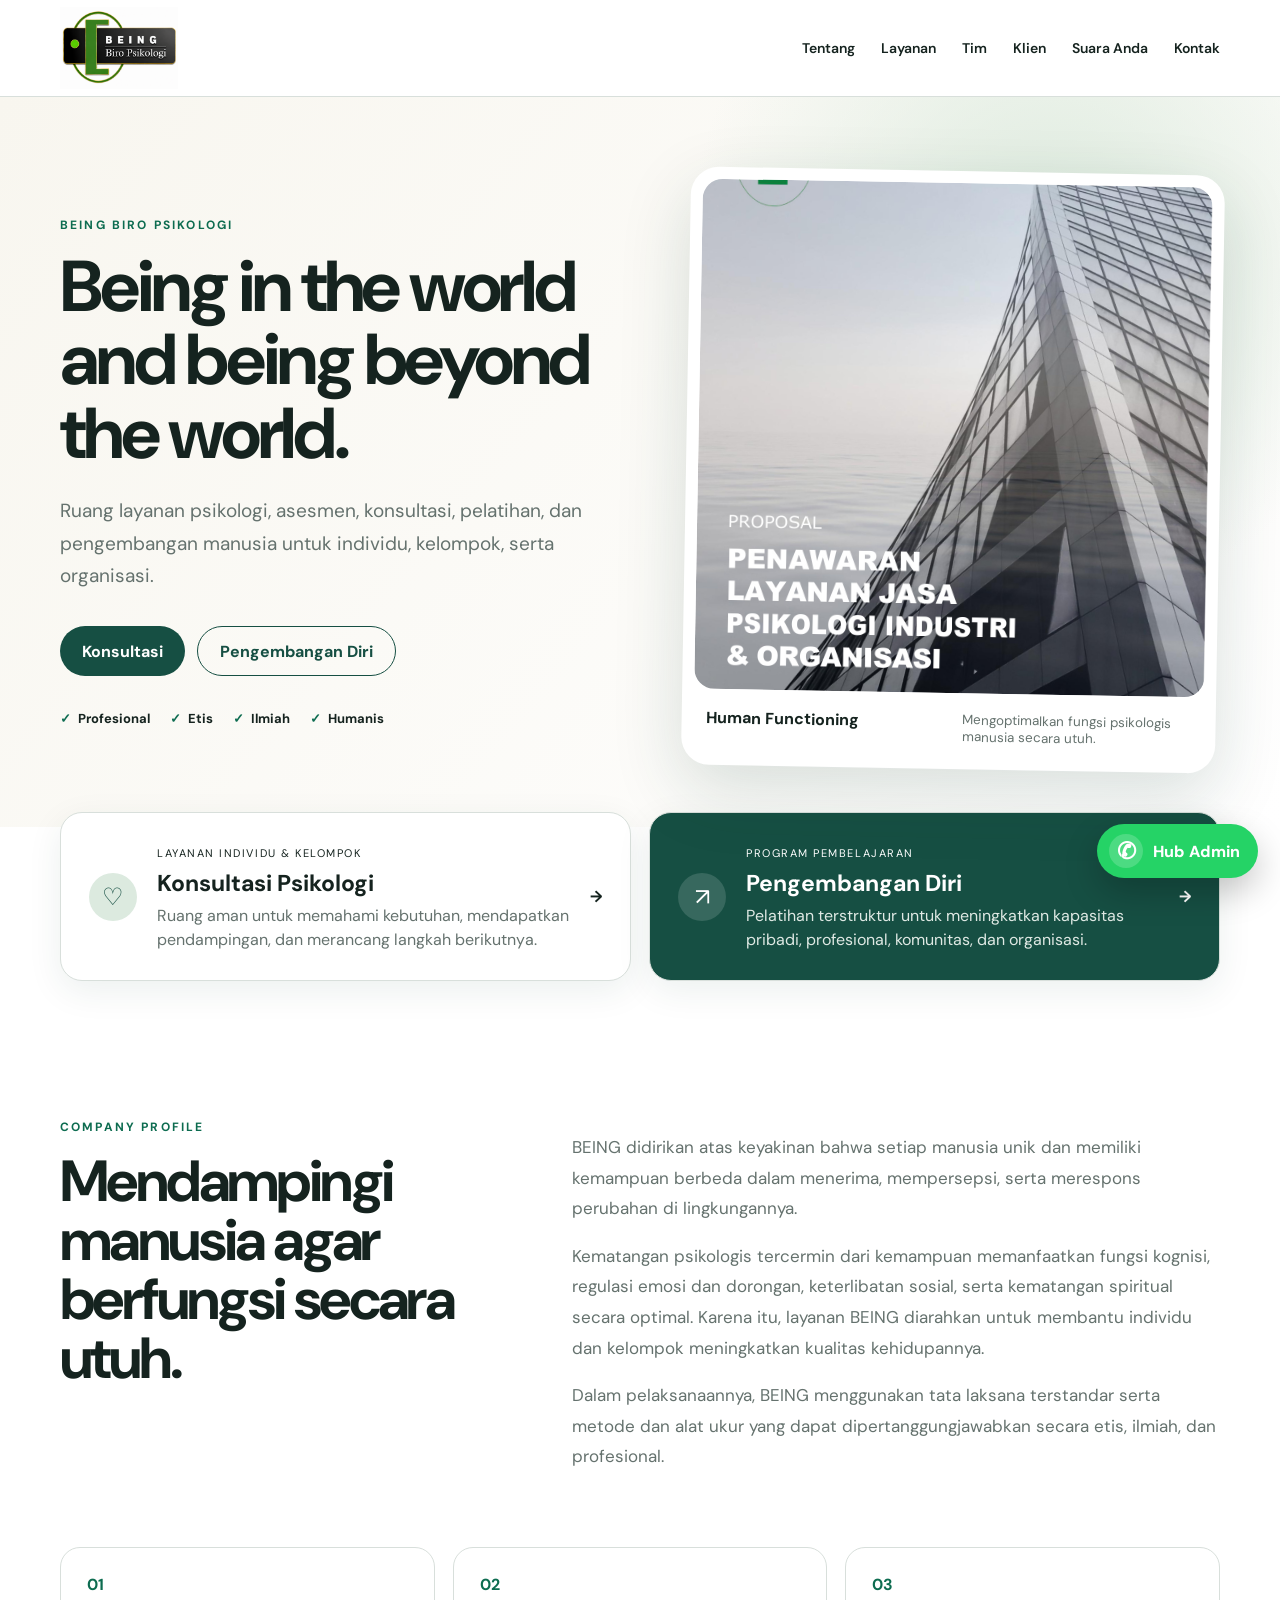
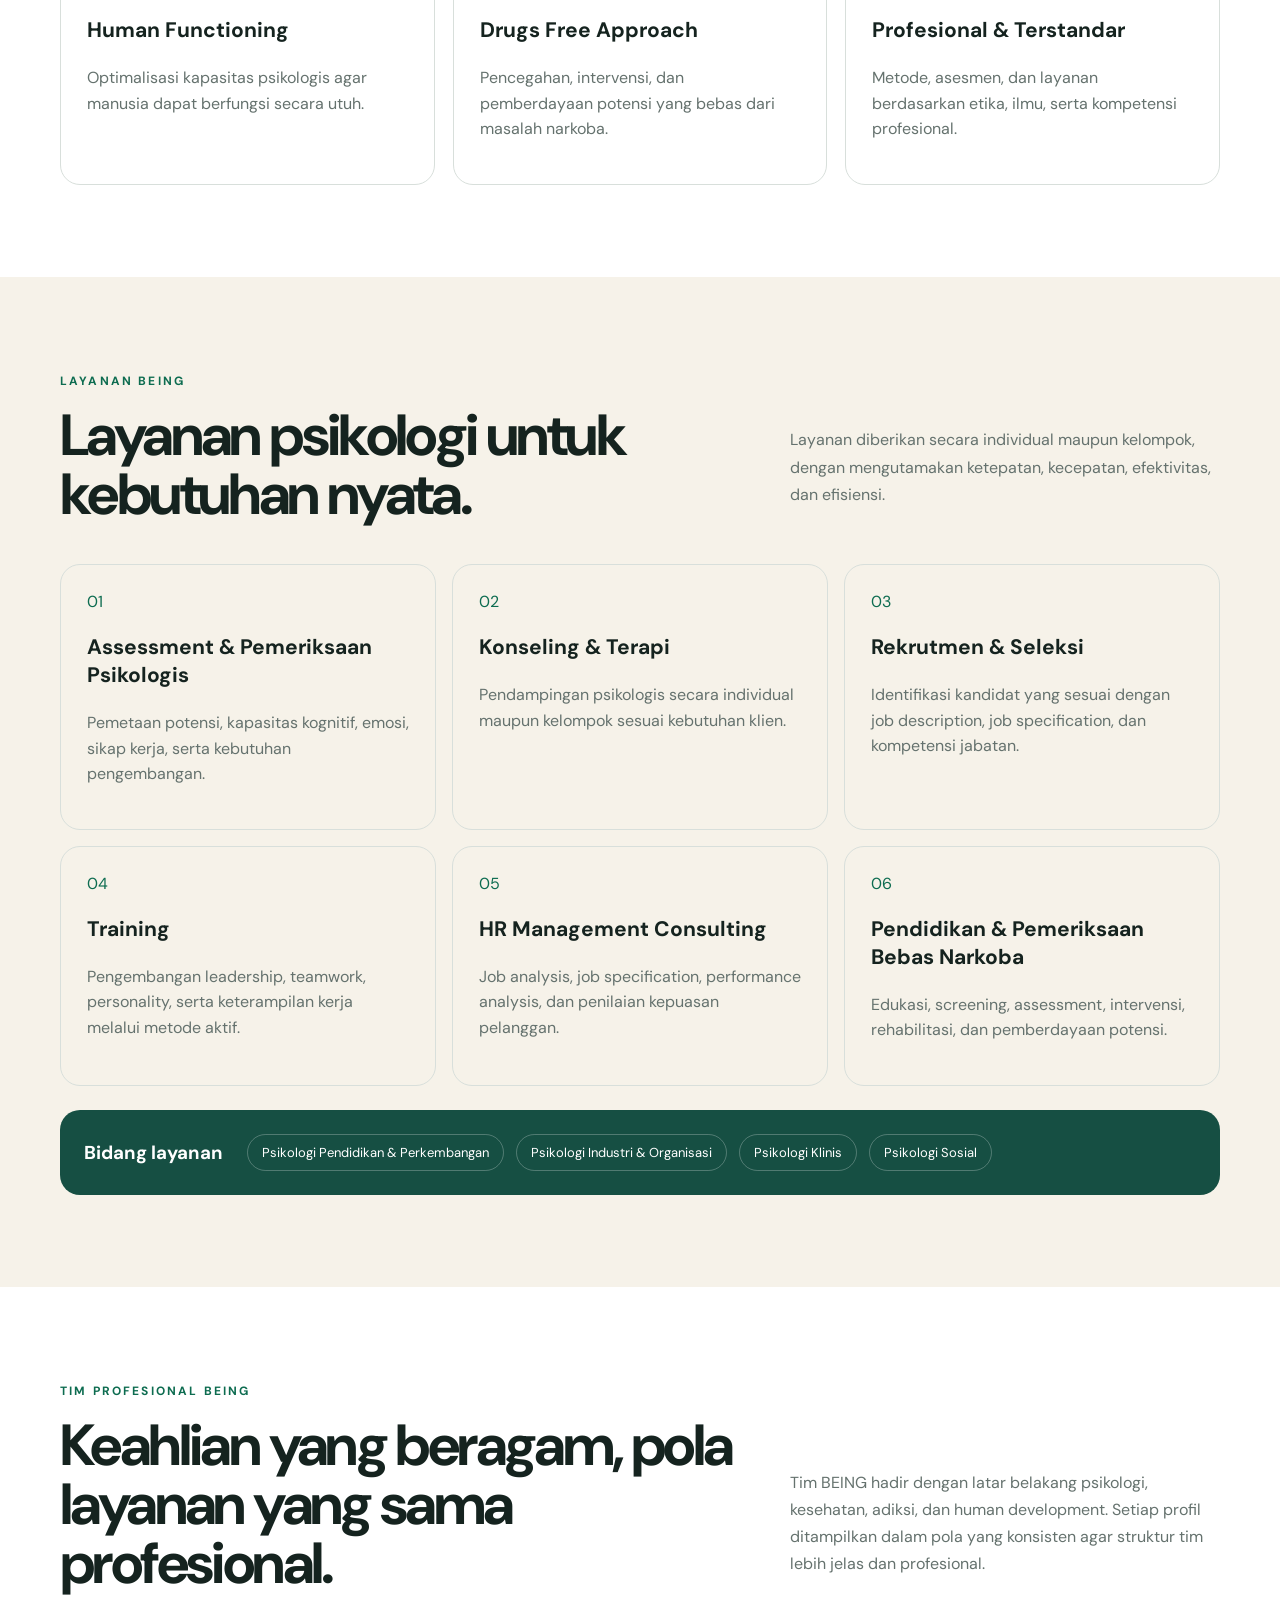
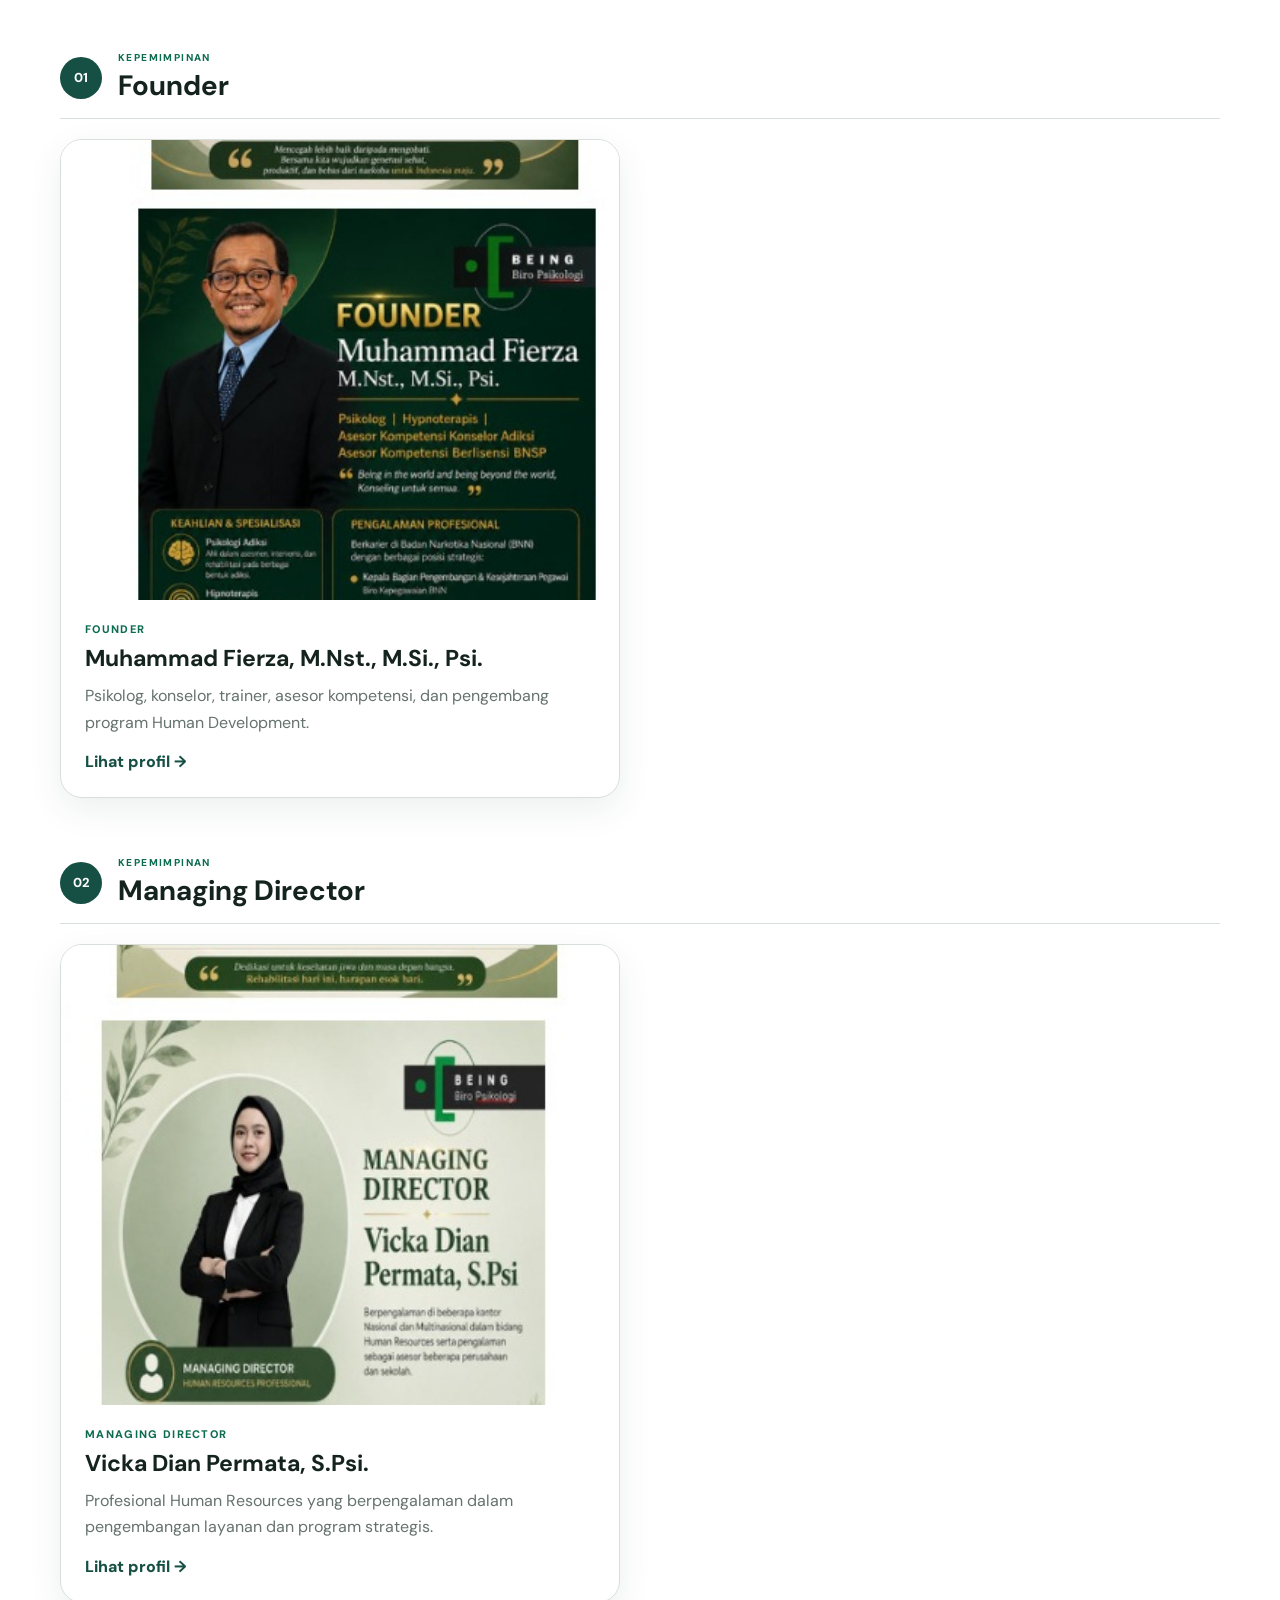
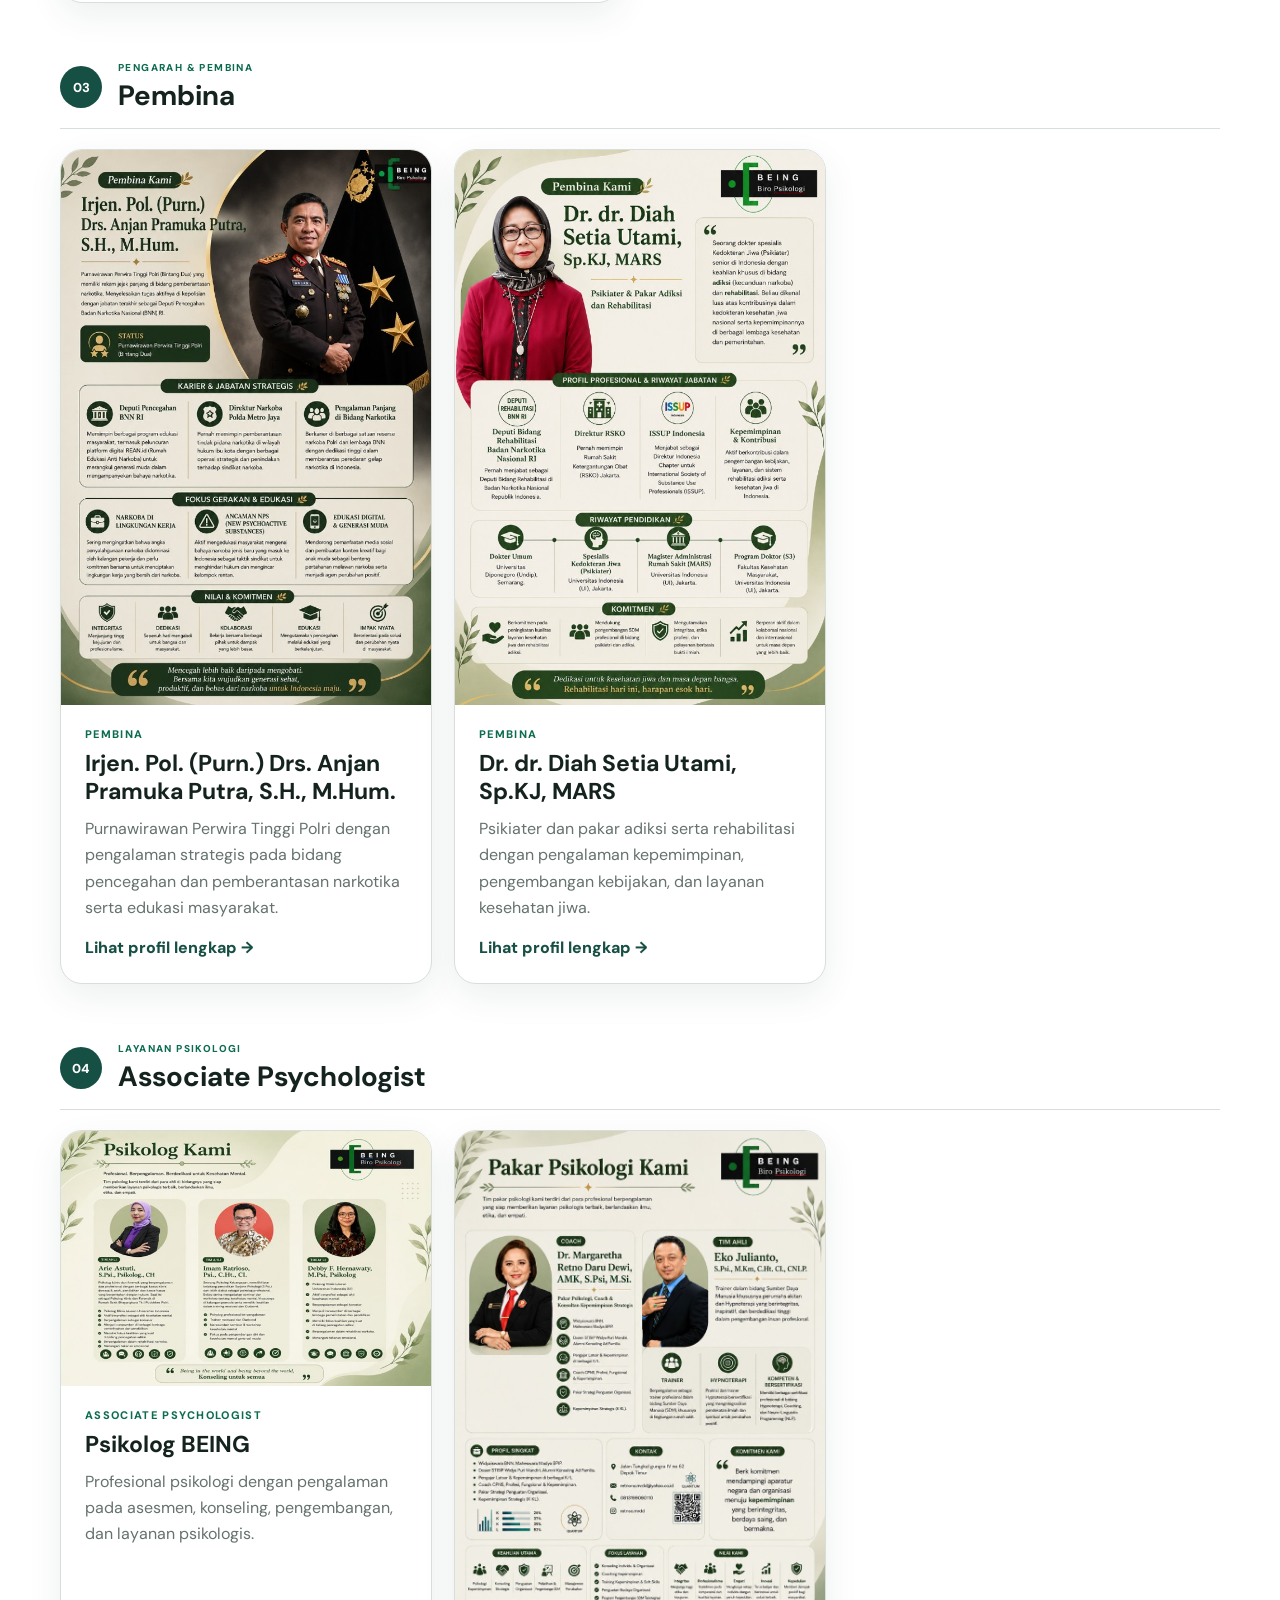
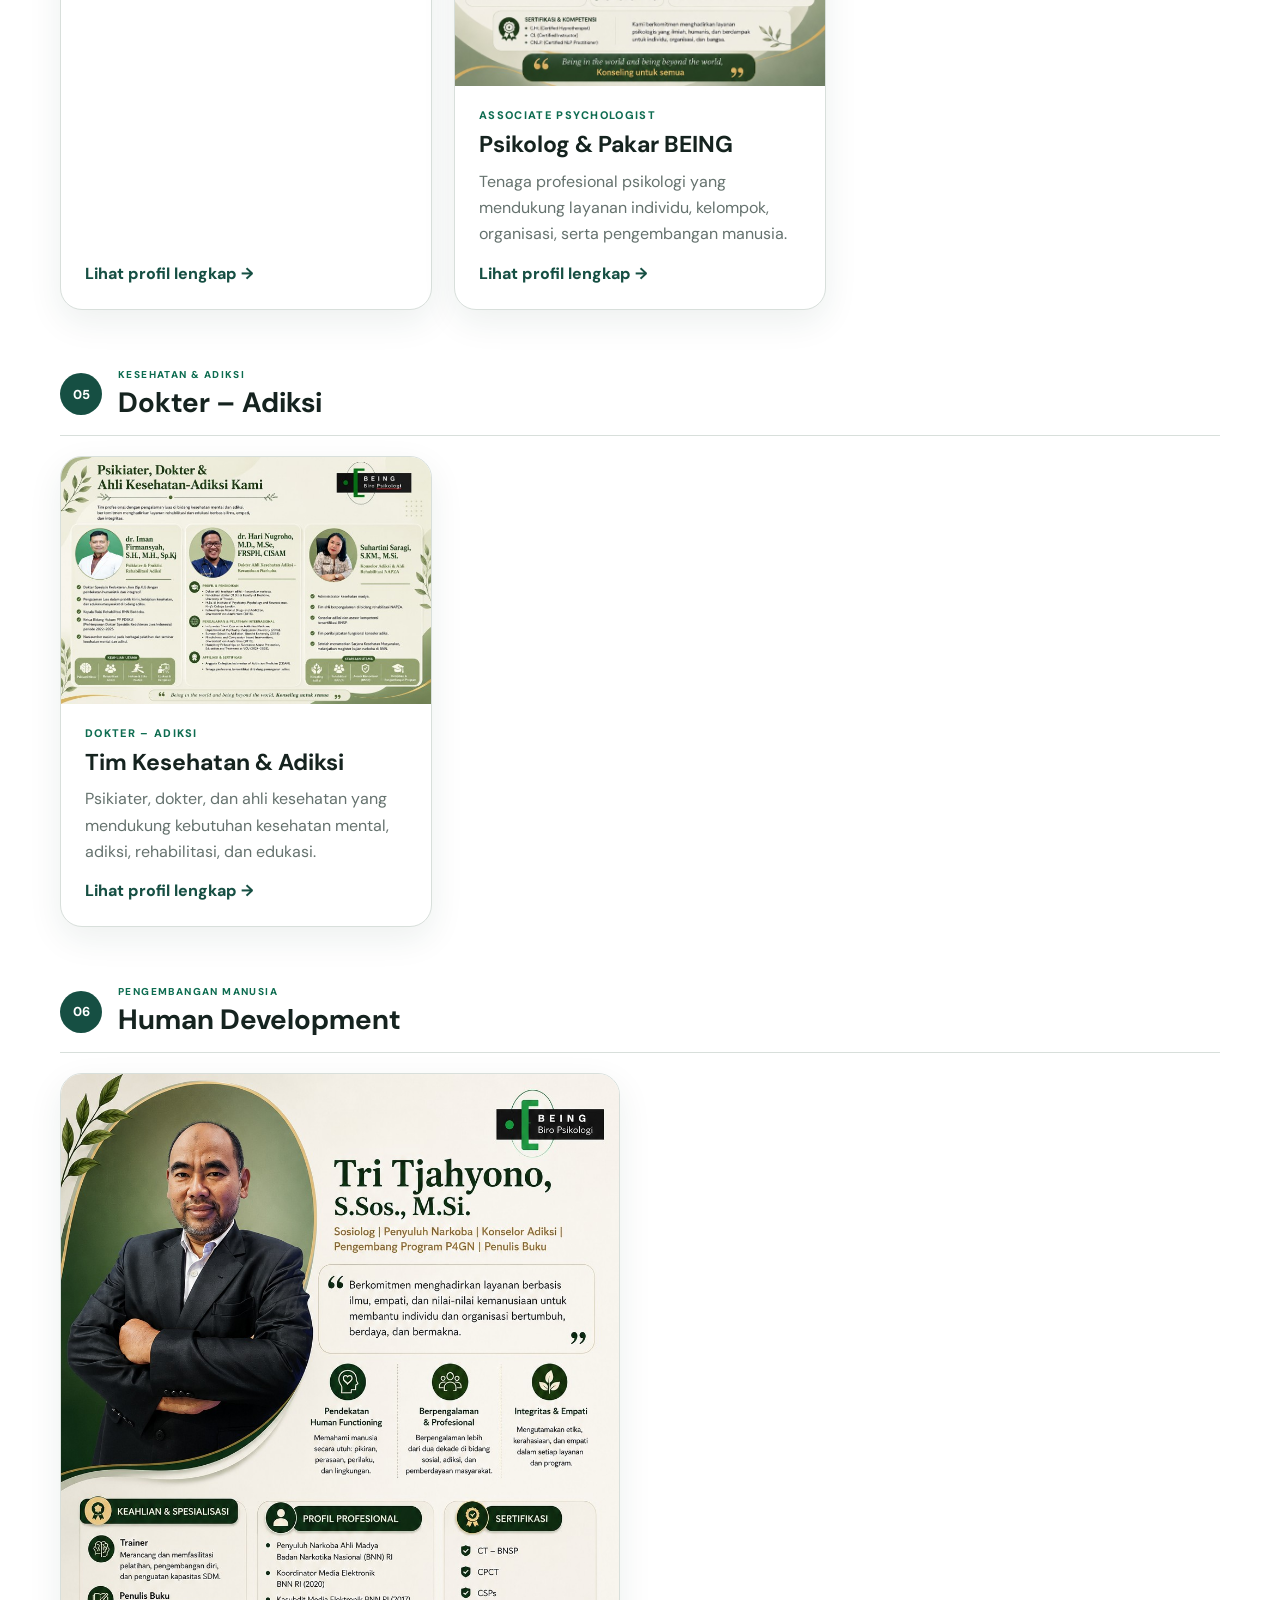
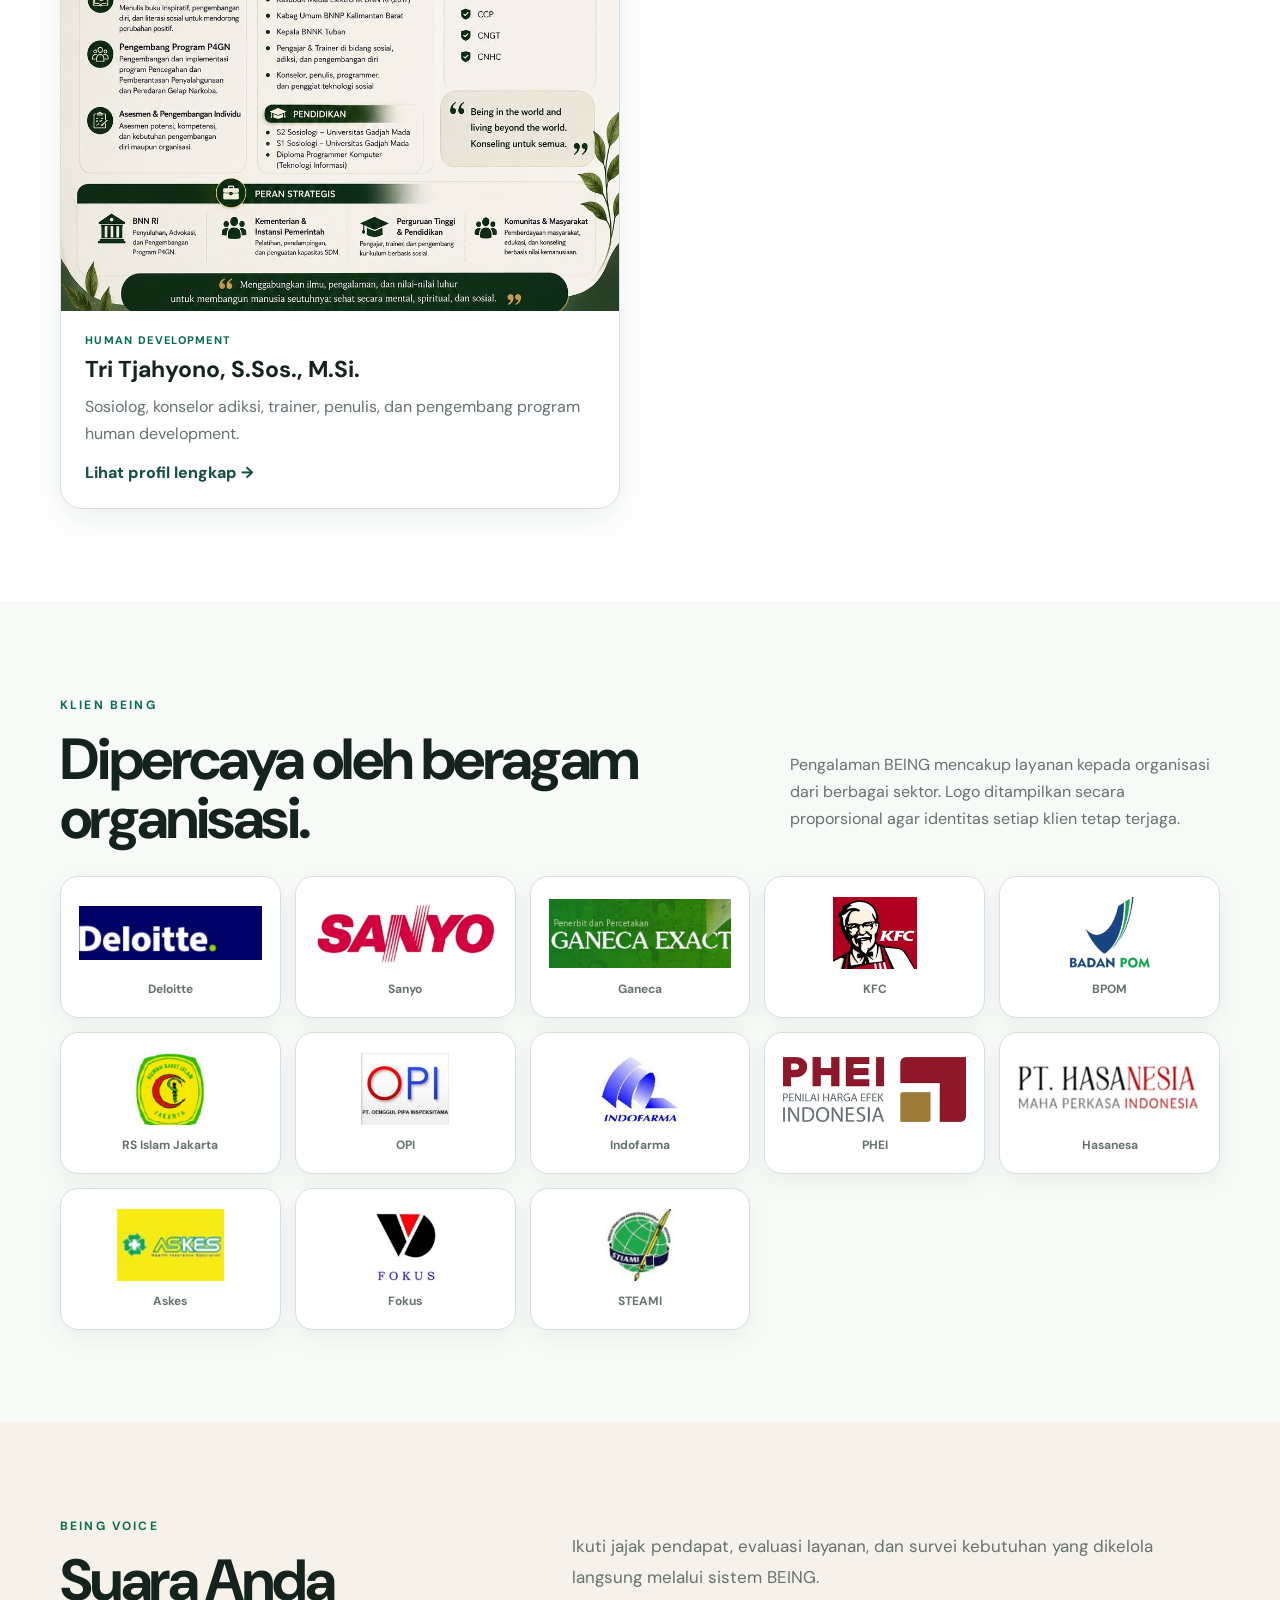
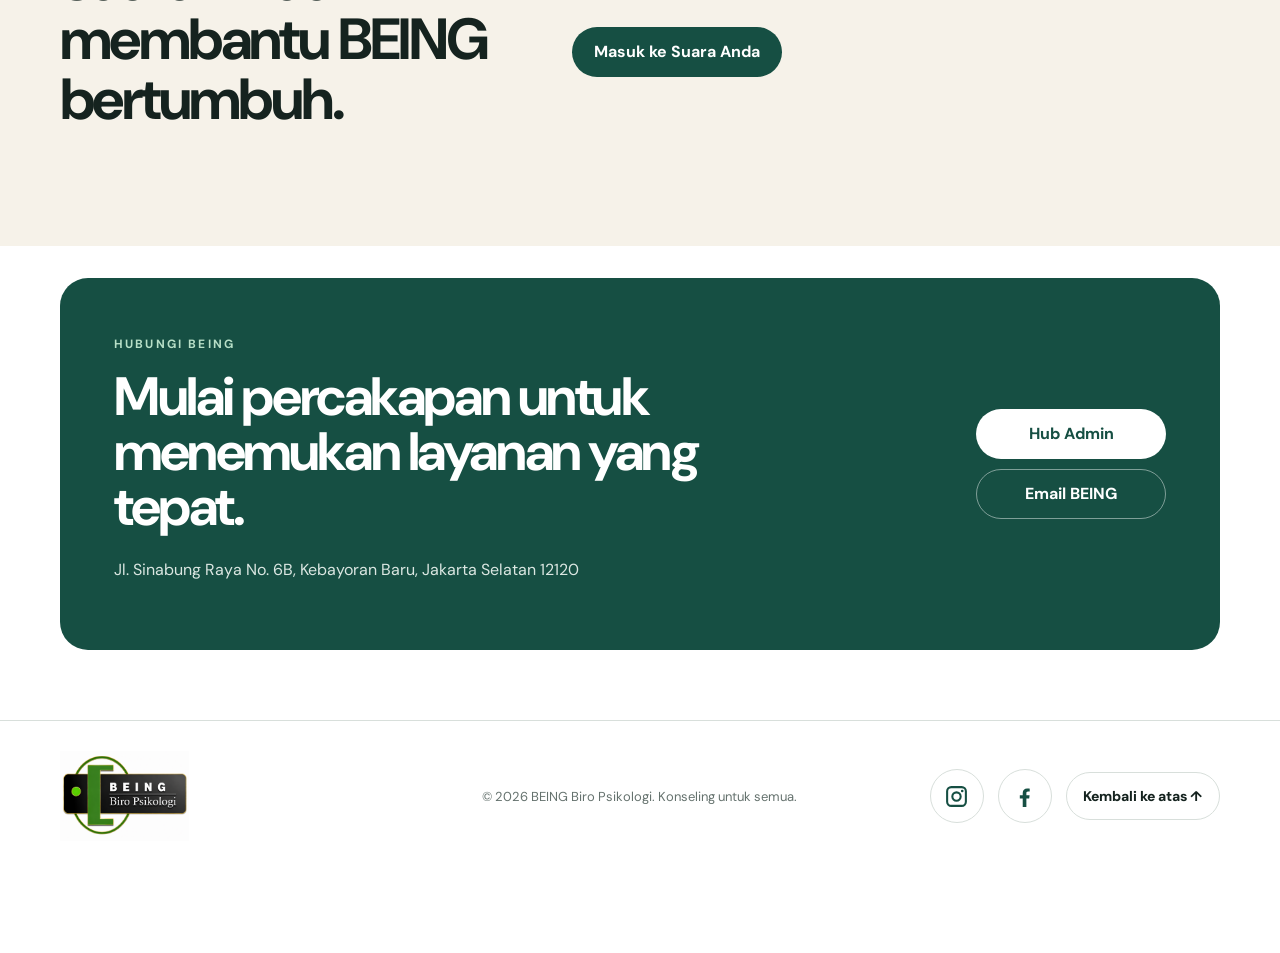
==== index.html @ 4d5eaf2a "Add files via upload" ====
<!doctype html>
<html lang="id">
<head>
  <meta charset="utf-8">
  <meta name="viewport" content="width=device-width,initial-scale=1,viewport-fit=cover">
  <meta name="theme-color" content="#164f43">
  <meta name="description" content="BEING Biro Psikologi — layanan psikologi, konsultasi, asesmen, pelatihan, dan pengembangan manusia.">
  <title>BEING Biro Psikologi</title>
  <link rel="manifest" href="manifest.webmanifest">
  <link rel="icon" href="assets/being-logo.png">
  <link rel="stylesheet" href="assets/style.css?v=3.0.1">
</head>
<body>
  <header class="topbar">
    <div class="container nav">
      <a class="brand" href="#beranda"><img src="assets/being-logo.png" alt="BEING Biro Psikologi"></a>
      <button class="menu" id="menuBtn" aria-label="Buka menu">☰</button>
      <nav id="navMenu">
        <a href="#tentang">Tentang</a>
        <a href="#layanan">Layanan</a>
        <a href="#tim">Tim</a>
        <a href="#klien">Klien</a>
        <a href="suara-anda.html">Suara Anda</a>
        <a href="#kontak">Kontak</a>
      </nav>
    </div>
  </header>

  <main id="beranda">
    <section class="hero">
      <div class="container hero-grid">
        <div class="hero-copy">
          <span class="kicker">BEING BIRO PSIKOLOGI</span>
          <h1>Being in the world and being beyond the world.</h1>
          <p>Ruang layanan psikologi, asesmen, konsultasi, pelatihan, dan pengembangan manusia untuk individu, kelompok, serta organisasi.</p>
          <div class="actions">
            <a class="btn primary" id="dashboardConsultation" data-config-link="CONSULTATION_URL" href="konsultasi.html">Konsultasi</a>
            <a class="btn secondary" id="dashboardHds" data-config-link="LMS_URL" href="human-development-series.html">Pengembangan Diri</a>
          </div>
          <div class="trust">
            <span>Profesional</span><span>Etis</span><span>Ilmiah</span><span>Humanis</span>
          </div>
        </div>
        <div class="hero-card">
          <img src="assets/cover.jpg" alt="Profil BEING Biro Psikologi">
          <div class="hero-card-caption">
            <strong>Human Functioning</strong>
            <small>Mengoptimalkan fungsi psikologis manusia secara utuh.</small>
          </div>
        </div>
      </div>
    </section>

    <section class="quick-access">
      <div class="container access-grid">
        <a data-config-link="CONSULTATION_URL" href="konsultasi.html" class="access-card">
          <span class="icon">♡</span>
          <div><small>LAYANAN INDIVIDU & KELOMPOK</small><h3>Konsultasi Psikologi</h3><p>Ruang aman untuk memahami kebutuhan, mendapatkan pendampingan, dan merancang langkah berikutnya.</p></div>
          <b>→</b>
        </a>
        <a data-config-link="LMS_URL" href="human-development-series.html" class="access-card dark">
          <span class="icon">↗</span>
          <div><small>PROGRAM PEMBELAJARAN</small><h3>Pengembangan Diri</h3><p>Pelatihan terstruktur untuk meningkatkan kapasitas pribadi, profesional, komunitas, dan organisasi.</p></div>
          <b>→</b>
        </a>
      </div>
    </section>

    <section class="section" id="tentang">
      <div class="container split">
        <div>
          <span class="kicker">COMPANY PROFILE</span>
          <h2>Mendampingi manusia agar berfungsi secara utuh.</h2>
        </div>
        <div class="body-copy">
          <p>BEING didirikan atas keyakinan bahwa setiap manusia unik dan memiliki kemampuan berbeda dalam menerima, mempersepsi, serta merespons perubahan di lingkungannya.</p>
          <p>Kematangan psikologis tercermin dari kemampuan memanfaatkan fungsi kognisi, regulasi emosi dan dorongan, keterlibatan sosial, serta kematangan spiritual secara optimal. Karena itu, layanan BEING diarahkan untuk membantu individu dan kelompok meningkatkan kualitas kehidupannya.</p>
          <p>Dalam pelaksanaannya, BEING menggunakan tata laksana terstandar serta metode dan alat ukur yang dapat dipertanggungjawabkan secara etis, ilmiah, dan profesional.</p>
        </div>
      </div>
      <div class="container values">
        <article><b>01</b><h3>Human Functioning</h3><p>Optimalisasi kapasitas psikologis agar manusia dapat berfungsi secara utuh.</p></article>
        <article><b>02</b><h3>Drugs Free Approach</h3><p>Pencegahan, intervensi, dan pemberdayaan potensi yang bebas dari masalah narkoba.</p></article>
        <article><b>03</b><h3>Profesional & Terstandar</h3><p>Metode, asesmen, dan layanan berdasarkan etika, ilmu, serta kompetensi profesional.</p></article>
      </div>
    </section>

    <section class="section muted" id="layanan">
      <div class="container">
        <div class="section-head">
          <div><span class="kicker">LAYANAN BEING</span><h2>Layanan psikologi untuk kebutuhan nyata.</h2></div>
          <p>Layanan diberikan secara individual maupun kelompok, dengan mengutamakan ketepatan, kecepatan, efektivitas, dan efisiensi.</p>
        </div>
        <div class="services">
          <article><span>01</span><h3>Assessment & Pemeriksaan Psikologis</h3><p>Pemetaan potensi, kapasitas kognitif, emosi, sikap kerja, serta kebutuhan pengembangan.</p></article>
          <article><span>02</span><h3>Konseling & Terapi</h3><p>Pendampingan psikologis secara individual maupun kelompok sesuai kebutuhan klien.</p></article>
          <article><span>03</span><h3>Rekrutmen & Seleksi</h3><p>Identifikasi kandidat yang sesuai dengan job description, job specification, dan kompetensi jabatan.</p></article>
          <article><span>04</span><h3>Training</h3><p>Pengembangan leadership, teamwork, personality, serta keterampilan kerja melalui metode aktif.</p></article>
          <article><span>05</span><h3>HR Management Consulting</h3><p>Job analysis, job specification, performance analysis, dan penilaian kepuasan pelanggan.</p></article>
          <article><span>06</span><h3>Pendidikan & Pemeriksaan Bebas Narkoba</h3><p>Edukasi, screening, assessment, intervensi, rehabilitasi, dan pemberdayaan potensi.</p></article>
        </div>
        <div class="scope">
          <h3>Bidang layanan</h3>
          <span>Psikologi Pendidikan & Perkembangan</span>
          <span>Psikologi Industri & Organisasi</span>
          <span>Psikologi Klinis</span>
          <span>Psikologi Sosial</span>
        </div>
      </div>
    </section>

    <section class="section" id="tim">
      <div class="container">
        <div class="section-head">
          <div><span class="kicker">TIM PROFESIONAL BEING</span><h2>Keahlian yang beragam, pola layanan yang sama profesional.</h2></div>
          <p>Tim BEING hadir dengan latar belakang psikologi, kesehatan, adiksi, dan human development. Setiap profil ditampilkan dalam pola yang konsisten agar struktur tim lebih jelas dan profesional.</p>
        </div>

        <div class="team-role-block">
          <div class="team-role-head"><span>01</span><div><small>KEPEMIMPINAN</small><h3>Founder</h3></div></div>
          <div class="team-gallery team-gallery-lead">
            <article class="team-profile-card person-card">
              <a href="assets/muhammad-fierza-founder.jpg" target="_blank" rel="noopener"><img src="assets/muhammad-fierza-founder.jpg" alt="Muhammad Fierza, Founder BEING"></a>
              <div class="team-card-copy"><small>FOUNDER</small><h3>Muhammad Fierza, M.Nst., M.Si., Psi.</h3><p>Psikolog, konselor, trainer, asesor kompetensi, dan pengembang program Human Development.</p><a class="team-profile-link" href="assets/muhammad-fierza-founder.jpg" target="_blank" rel="noopener">Lihat profil →</a></div>
            </article>
          </div>
        </div>

        <div class="team-role-block">
          <div class="team-role-head"><span>02</span><div><small>KEPEMIMPINAN</small><h3>Managing Director</h3></div></div>
          <div class="team-gallery team-gallery-lead">
            <article class="team-profile-card person-card">
              <a href="assets/vicka-dian-managing-director.jpg" target="_blank" rel="noopener"><img src="assets/vicka-dian-managing-director.jpg" alt="Vicka Dian Permata, Managing Director BEING"></a>
              <div class="team-card-copy"><small>MANAGING DIRECTOR</small><h3>Vicka Dian Permata, S.Psi.</h3><p>Profesional Human Resources yang berpengalaman dalam pengembangan layanan dan program strategis.</p><a class="team-profile-link" href="assets/vicka-dian-managing-director.jpg" target="_blank" rel="noopener">Lihat profil →</a></div>
            </article>
          </div>
        </div>

        <div class="team-role-block">
          <div class="team-role-head"><span>03</span><div><small>PENGARAH & PEMBINA</small><h3>Pembina</h3></div></div>
          <div class="team-gallery">
            <article class="team-profile-card profile-poster-card">
              <a href="assets/team/pembina-anjan.jpg" target="_blank" rel="noopener"><img src="assets/team/pembina-anjan.jpg" alt="Irjen. Pol. (Purn.) Drs. Anjan Pramuka Putra, S.H., M.Hum., Pembina BEING"></a>
              <div class="team-card-copy"><small>PEMBINA</small><h3>Irjen. Pol. (Purn.) Drs. Anjan Pramuka Putra, S.H., M.Hum.</h3><p>Purnawirawan Perwira Tinggi Polri dengan pengalaman strategis pada bidang pencegahan dan pemberantasan narkotika serta edukasi masyarakat.</p><a class="team-profile-link" href="assets/team/pembina-anjan.jpg" target="_blank" rel="noopener">Lihat profil lengkap →</a></div>
            </article>
            <article class="team-profile-card profile-poster-card">
              <a href="assets/team/pembina-diah.jpg" target="_blank" rel="noopener"><img src="assets/team/pembina-diah.jpg" alt="Dr. dr. Diah Setia Utami, Sp.KJ, MARS, Pembina BEING"></a>
              <div class="team-card-copy"><small>PEMBINA</small><h3>Dr. dr. Diah Setia Utami, Sp.KJ, MARS</h3><p>Psikiater dan pakar adiksi serta rehabilitasi dengan pengalaman kepemimpinan, pengembangan kebijakan, dan layanan kesehatan jiwa.</p><a class="team-profile-link" href="assets/team/pembina-diah.jpg" target="_blank" rel="noopener">Lihat profil lengkap →</a></div>
            </article>
          </div>
        </div>

        <div class="team-role-block">
          <div class="team-role-head"><span>04</span><div><small>LAYANAN PSIKOLOGI</small><h3>Associate Psychologist</h3></div></div>
          <div class="team-gallery">
            <article class="team-profile-card profile-poster-card"><a href="assets/team/psikolog-1.jpg" target="_blank" rel="noopener"><img src="assets/team/psikolog-1.jpg" alt="Associate Psychologist BEING"></a><div class="team-card-copy"><small>ASSOCIATE PSYCHOLOGIST</small><h3>Psikolog BEING</h3><p>Profesional psikologi dengan pengalaman pada asesmen, konseling, pengembangan, dan layanan psikologis.</p><a class="team-profile-link" href="assets/team/psikolog-1.jpg" target="_blank" rel="noopener">Lihat profil lengkap →</a></div></article>
            <article class="team-profile-card profile-poster-card"><a href="assets/team/psikolog-2.jpg" target="_blank" rel="noopener"><img src="assets/team/psikolog-2.jpg" alt="Associate Psychologist dan pakar psikologi BEING"></a><div class="team-card-copy"><small>ASSOCIATE PSYCHOLOGIST</small><h3>Psikolog & Pakar BEING</h3><p>Tenaga profesional psikologi yang mendukung layanan individu, kelompok, organisasi, serta pengembangan manusia.</p><a class="team-profile-link" href="assets/team/psikolog-2.jpg" target="_blank" rel="noopener">Lihat profil lengkap →</a></div></article>
          </div>
        </div>

        <div class="team-role-block">
          <div class="team-role-head"><span>05</span><div><small>KESEHATAN & ADIKSI</small><h3>Dokter – Adiksi</h3></div></div>
          <div class="team-gallery">
            <article class="team-profile-card profile-poster-card"><a href="assets/team/dokter-adiksi.jpg" target="_blank" rel="noopener"><img src="assets/team/dokter-adiksi.jpg" alt="Psikiater, dokter, dan ahli kesehatan-adiksi BEING"></a><div class="team-card-copy"><small>DOKTER – ADIKSI</small><h3>Tim Kesehatan & Adiksi</h3><p>Psikiater, dokter, dan ahli kesehatan yang mendukung kebutuhan kesehatan mental, adiksi, rehabilitasi, dan edukasi.</p><a class="team-profile-link" href="assets/team/dokter-adiksi.jpg" target="_blank" rel="noopener">Lihat profil lengkap →</a></div></article>
          </div>
        </div>

        <div class="team-role-block">
          <div class="team-role-head"><span>06</span><div><small>PENGEMBANGAN MANUSIA</small><h3>Human Development</h3></div></div>
          <div class="team-gallery team-gallery-lead">
            <article class="team-profile-card profile-poster-card"><a href="assets/team/tri-tjahyono-profile2.jpg" target="_blank" rel="noopener"><img src="assets/team/tri-tjahyono-profile2.jpg" alt="Tri Tjahyono, Human Development BEING"></a><div class="team-card-copy"><small>HUMAN DEVELOPMENT</small><h3>Tri Tjahyono, S.Sos., M.Si.</h3><p>Sosiolog, konselor adiksi, trainer, penulis, dan pengembang program human development.</p><a class="team-profile-link" href="assets/team/tri-tjahyono-profile2.jpg" target="_blank" rel="noopener">Lihat profil lengkap →</a></div></article>
          </div>
        </div>
      </div>
    </section>

    <section class="section clients" id="klien">
      <div class="container">
        <div class="section-head client-section-head"><div><span class="kicker">KLIEN BEING</span><h2>Dipercaya oleh beragam organisasi.</h2></div><p>Pengalaman BEING mencakup layanan kepada organisasi dari berbagai sektor. Logo ditampilkan secara proporsional agar identitas setiap klien tetap terjaga.</p></div>
        <div class="client-logo-grid">
          <article class="client-logo-card"><img src="assets/clients/deloitte.jpg" alt="Logo Deloitte" loading="lazy"><span>Deloitte</span></article>
          <article class="client-logo-card"><img src="assets/clients/sanyo.jpg" alt="Logo Sanyo" loading="lazy"><span>Sanyo</span></article>
          <article class="client-logo-card"><img src="assets/clients/ganeca.jpg" alt="Logo Ganeca" loading="lazy"><span>Ganeca</span></article>
          <article class="client-logo-card"><img src="assets/clients/kfc.jpg" alt="Logo KFC" loading="lazy"><span>KFC</span></article>
          <article class="client-logo-card"><img src="assets/clients/bpom.jpg" alt="Logo BPOM" loading="lazy"><span>BPOM</span></article>
          <article class="client-logo-card"><img src="assets/clients/RSI.jpg" alt="Logo RS Islam Jakarta" loading="lazy"><span>RS Islam Jakarta</span></article>
          <article class="client-logo-card"><img src="assets/clients/OPI.jpg" alt="Logo OPI" loading="lazy"><span>OPI</span></article>
          <article class="client-logo-card"><img src="assets/clients/indofarma.jpg" alt="Logo Indofarma" loading="lazy"><span>Indofarma</span></article>
          <article class="client-logo-card"><img src="assets/clients/phei.jpg" alt="Logo PHEI" loading="lazy"><span>PHEI</span></article>
          <article class="client-logo-card"><img src="assets/clients/hasanesa.jpg" alt="Logo Hasanesa" loading="lazy"><span>Hasanesa</span></article>
          <article class="client-logo-card"><img src="assets/clients/askes.jpg" alt="Logo Askes" loading="lazy"><span>Askes</span></article>
          <article class="client-logo-card"><img src="assets/clients/fokus.jpg" alt="Logo Fokus" loading="lazy"><span>Fokus</span></article>
          <article class="client-logo-card"><img src="assets/clients/steami.jpg" alt="Logo STEAMI" loading="lazy"><span>STEAMI</span></article>
        </div>
      </div>
    </section>

    <section class="section muted" id="suara-anda">
      <div class="container split">
        <div>
          <span class="kicker">BEING VOICE</span>
          <h2>Suara Anda membantu BEING bertumbuh.</h2>
        </div>
        <div class="body-copy">
          <p>Ikuti jajak pendapat, evaluasi layanan, dan survei kebutuhan yang dikelola langsung melalui sistem BEING.</p>
          <div class="actions"><a class="btn primary" id="dashboardVoice" data-config-link="VOICE_URL" href="suara-anda.html">Masuk ke Suara Anda</a></div>
        </div>
      </div>
    </section>

    <section class="cta" id="kontak">
      <div class="container cta-box">
        <div>
          <span class="kicker light">HUBUNGI BEING</span>
          <h2>Mulai percakapan untuk menemukan layanan yang tepat.</h2>
          <p>Jl. Sinabung Raya No. 6B, Kebayoran Baru, Jakarta Selatan 12120</p>
        </div>
        <div class="cta-actions">
          <a class="btn white" href="https://wa.me/6287775087431" target="_blank" rel="noopener">Hub Admin</a>
          <a class="btn ghost" href="mailto:info@beingpsikologi.com">Email BEING</a>
        </div>
      </div>
    </section>
  </main>

  <footer>
    <div class="container footer-grid">
      <img src="assets/being-logo.png" alt="BEING Biro Psikologi">
      <p>© 2026 BEING Biro Psikologi. Konseling untuk semua.</p>
      <div class="footer-links" aria-label="Media sosial dan navigasi footer">
        <a class="social-icon instagram" href="https://www.instagram.com/wearebeing.id/" target="_blank" rel="noopener" aria-label="Instagram @wearebeing.id" title="Instagram @wearebeing.id">
          <svg viewBox="0 0 24 24" aria-hidden="true"><path d="M7 2h10a5 5 0 0 1 5 5v10a5 5 0 0 1-5 5H7a5 5 0 0 1-5-5V7a5 5 0 0 1 5-5Zm0 2a3 3 0 0 0-3 3v10a3 3 0 0 0 3 3h10a3 3 0 0 0 3-3V7a3 3 0 0 0-3-3H7Zm10.5 1.5a1.25 1.25 0 1 1 0 2.5 1.25 1.25 0 0 1 0-2.5ZM12 7a5 5 0 1 1 0 10 5 5 0 0 1 0-10Zm0 2a3 3 0 1 0 0 6 3 3 0 0 0 0-6Z"/></svg>
        </a>
        <a class="social-icon facebook" href="https://www.facebook.com/search/top?q=being%20biro%20psikologi" target="_blank" rel="noopener" aria-label="Facebook Being Biro Psikologi" title="Facebook Being Biro Psikologi">
          <svg viewBox="0 0 24 24" aria-hidden="true"><path d="M13.8 22v-8h2.7l.4-3.1h-3.1V8.9c0-.9.3-1.6 1.6-1.6H17V4.5c-.3 0-1.3-.1-2.5-.1-2.5 0-4.2 1.5-4.2 4.3v2.2H7.5V14h2.8v8h3.5Z"/></svg>
        </a>
        <a class="back-top" href="#beranda" aria-label="Kembali ke atas">Kembali ke atas ↑</a>
      </div>
    </div>
  </footer>
  <script src="assets/config.js?v=3.0"></script>
  <script src="assets/app.js?v=3.0.1"></script>

  <a class="floating-wa"
     href="https://wa.me/6287775087431"
     target="_blank"
     rel="noopener"
     aria-label="Hubungi Admin BEING melalui WhatsApp"
     title="Hub Admin">
    <span class="floating-wa-icon">✆</span>
    <span class="floating-wa-text">Hub Admin</span>
  </a>

  <script src="assets/admin-whatsapp.js?v=3.0.1-final"></script>
</body>
</html>
---- assets/style.css ----
@import url('https://fonts.googleapis.com/css2?family=DM+Sans:wght@400;500;600;700&family=Playfair+Display:ital,wght@1,600&display=swap');
:root{--green:#164f43;--green2:#0d6c50;--mint:#dceadf;--cream:#f6f2e9;--ink:#15231f;--muted:#65726e;--line:#d8dfdb;--white:#fff}
*{box-sizing:border-box}html{scroll-behavior:smooth}body{margin:0;font-family:'DM Sans',sans-serif;color:var(--ink);background:#fff}a{text-decoration:none;color:inherit}img{max-width:100%;display:block}.container{width:min(1160px,calc(100% - 36px));margin:auto}
.topbar{position:sticky;top:0;z-index:20;background:rgba(255,255,255,.94);backdrop-filter:blur(12px);border-bottom:1px solid var(--line)}.nav{height:78px;display:flex;align-items:center;justify-content:space-between}.brand img{width:195px;height:56px;object-fit:contain;object-position:left}.nav nav{display:flex;gap:26px;align-items:center}.nav nav a{font-weight:600;font-size:14px}.menu{display:none;border:0;background:none;font-size:26px}
.hero{padding:74px 0 58px;background:radial-gradient(circle at 82% 20%,#dceadd 0,transparent 30%),linear-gradient(130deg,#f8f6ef,#fff)}.hero-grid{display:grid;grid-template-columns:1.03fr .97fr;gap:58px;align-items:center}.kicker{display:inline-block;font-size:12px;letter-spacing:.18em;font-weight:700;color:var(--green2);margin-bottom:17px}.hero h1,.section h2,.cta h2{font-size:clamp(40px,6vw,72px);line-height:1.02;letter-spacing:-.045em;margin:0 0 25px}.hero h1{max-width:780px}.hero p{font-size:19px;line-height:1.7;color:var(--muted);max-width:650px}.actions{display:flex;gap:12px;flex-wrap:wrap;margin:34px 0}.btn{display:inline-flex;align-items:center;justify-content:center;min-height:50px;padding:0 22px;border-radius:999px;font-weight:700}.primary{background:var(--green);color:#fff}.secondary{border:1px solid var(--green);color:var(--green)}.trust{display:flex;gap:20px;flex-wrap:wrap;font-size:13px;font-weight:700}.trust span:before{content:'✓';margin-right:7px;color:var(--green2)}.hero-card{background:#fff;padding:12px;border-radius:28px;box-shadow:0 24px 70px rgba(20,60,48,.16);transform:rotate(1deg)}.hero-card img{height:510px;width:100%;object-fit:cover;border-radius:20px;object-position:center}.hero-card-caption{padding:18px 12px 12px;display:flex;justify-content:space-between;gap:20px}.hero-card-caption small{color:var(--muted);max-width:230px}
.quick-access{margin-top:-15px;padding-bottom:42px}.access-grid{display:grid;grid-template-columns:1fr 1fr;gap:18px}.access-card{border:1px solid var(--line);padding:28px;border-radius:22px;display:grid;grid-template-columns:auto 1fr auto;gap:20px;align-items:center;background:#fff;box-shadow:0 10px 35px rgba(16,60,46,.08)}.access-card.dark{background:var(--green);color:#fff}.access-card small{font-size:11px;letter-spacing:.14em}.access-card h3{margin:6px 0;font-size:23px}.access-card p{margin:0;color:var(--muted);line-height:1.5}.dark p{color:#dfe9e4}.icon{width:48px;height:48px;border-radius:50%;display:grid;place-items:center;background:var(--mint);font-size:24px;color:var(--green)}.dark .icon{background:rgba(255,255,255,.14);color:#fff}
.section{padding:92px 0}.split{display:grid;grid-template-columns:.8fr 1.2fr;gap:80px}.section h2{font-size:clamp(36px,5vw,58px)}.body-copy p{font-size:17px;line-height:1.8;color:var(--muted)}.values{display:grid;grid-template-columns:repeat(3,1fr);gap:18px;margin-top:58px}.values article,.services article{border:1px solid var(--line);border-radius:20px;padding:26px}.values b,.services span{color:var(--green2)}.values h3,.services h3{font-size:21px}.values p,.services p{color:var(--muted);line-height:1.6}.muted{background:var(--cream)}.section-head{display:flex;justify-content:space-between;gap:40px;align-items:end;margin-bottom:40px}.section-head h2{margin-bottom:0}.section-head>p{max-width:430px;color:var(--muted);line-height:1.7}.services{display:grid;grid-template-columns:repeat(3,1fr);gap:16px}.scope{margin-top:24px;padding:24px;border-radius:20px;background:var(--green);color:#fff;display:flex;gap:12px;flex-wrap:wrap;align-items:center}.scope h3{margin:0 12px 0 0}.scope span{padding:9px 14px;border:1px solid rgba(255,255,255,.25);border-radius:999px;font-size:13px}
.team-gallery{display:grid;grid-template-columns:repeat(3,1fr);gap:18px}.team-gallery img{height:390px;width:100%;object-fit:cover;object-position:top;border-radius:20px;border:1px solid var(--line)}
.clients{background:#f7faf7}.client-list{display:flex;flex-wrap:wrap;gap:12px;margin-top:32px}.client-list span{padding:16px 20px;background:#fff;border:1px solid var(--line);border-radius:14px;font-weight:700}
.cta{padding:32px 0 70px}.cta-box{background:var(--green);color:#fff;padding:54px;border-radius:28px;display:flex;justify-content:space-between;align-items:center;gap:40px}.cta h2{font-size:clamp(34px,5vw,54px);max-width:720px}.cta p{color:#dbe7e2}.light{color:#b7dfc7}.cta-actions{display:flex;flex-direction:column;gap:10px;min-width:190px}.white{background:#fff;color:var(--green)}.ghost{border:1px solid rgba(255,255,255,.45);color:#fff}
footer{border-top:1px solid var(--line);padding:24px 0}.footer-grid{display:grid;grid-template-columns:1fr 1fr 1fr;align-items:center}.footer-grid img{width:150px}.footer-grid p{text-align:center;color:var(--muted);font-size:13px}.footer-grid div{text-align:right;font-weight:700;font-size:13px}
@media(max-width:850px){.menu{display:block}.nav nav{display:none;position:absolute;top:78px;left:0;right:0;background:#fff;padding:20px 24px;flex-direction:column;align-items:flex-start;border-bottom:1px solid var(--line)}.nav nav.open{display:flex}.hero{padding-top:45px}.hero-grid,.split,.access-grid{grid-template-columns:1fr}.hero-card img{height:390px}.services{grid-template-columns:1fr 1fr}.values{grid-template-columns:1fr}.section-head{display:block}.team-gallery{grid-template-columns:1fr}.team-gallery img{height:auto}.cta-box{display:block;padding:34px}.cta-actions{margin-top:28px;flex-direction:row}.footer-grid{grid-template-columns:1fr;text-align:center;gap:14px}.footer-grid img{margin:auto}.footer-grid div{text-align:center}}
@media(max-width:560px){.container{width:min(100% - 24px,1160px)}.hero h1{font-size:42px}.hero p{font-size:16px}.actions{flex-direction:column}.btn{width:100%}.services{grid-template-columns:1fr}.access-card{grid-template-columns:auto 1fr;padding:21px}.access-card>b{display:none}.section{padding:66px 0}.cta-actions{flex-direction:column}.hero-card img{height:310px}.brand img{width:160px}}


/* Team cards — v1.4 */
.team-gallery{
  display:grid;
  grid-template-columns:repeat(2,minmax(0,1fr));
  gap:22px;
}
.team-profile-card{
  background:#fff;
  border:1px solid var(--line);
  border-radius:22px;
  overflow:hidden;
  box-shadow:0 12px 34px rgba(20,60,48,.08);
}
.team-profile-card>img,
.team-profile-card>a>img{
  width:100%;
  height:430px;
  object-fit:cover;
  object-position:top;
  border-radius:0;
  border:0;
}
.team-profile-card.featured>a>img{
  height:560px;
  object-fit:cover;
  object-position:top;
}
.team-card-copy{padding:22px 24px 25px}
.team-card-copy small{
  color:var(--green2);
  font-weight:800;
  letter-spacing:.12em;
  font-size:11px;
}
.team-card-copy h3{font-size:24px;margin:8px 0 10px}
.team-card-copy p{margin:0;color:var(--muted);line-height:1.65}
.team-profile-link{
  display:inline-flex;
  margin-top:15px;
  font-weight:800;
  color:var(--green);
}
@media(max-width:850px){
  .team-gallery{grid-template-columns:1fr}
  .team-profile-card>img,.team-profile-card>a>img,.team-profile-card.featured>a>img{height:auto}
}


/* Team section v1.9 — full images on desktop */
.team-gallery{
  display:grid;
  grid-template-columns:repeat(3,minmax(0,1fr));
  gap:22px;
  align-items:stretch;
}
.team-profile-card{
  display:flex;
  flex-direction:column;
  overflow:hidden;
  background:#fff;
  border:1px solid var(--line);
  border-radius:22px;
  box-shadow:0 12px 34px rgba(20,60,48,.08);
}
.team-profile-card>a{
  display:block;
  background:#f3f6f3;
}
.team-profile-card img,
.team-profile-card>a>img{
  display:block;
  width:100%;
  border:0;
  border-radius:0;
}
.team-profile-card.overview-card img{
  height:auto;
  aspect-ratio:805/1137;
  object-fit:contain;
  object-position:center top;
  background:#f5f6f4;
}
.team-profile-card.person-card img,
.team-profile-card.person-card>a>img{
  height:460px;
  object-fit:cover;
  object-position:center top;
}
.team-profile-card.tri-card img{
  object-fit:contain;
  background:#f5f6f4;
}
.team-card-copy{
  display:flex;
  flex-direction:column;
  flex:1;
  padding:22px 24px 25px;
}
.team-card-copy small{
  color:var(--green2);
  font-weight:800;
  letter-spacing:.12em;
  font-size:11px;
}
.team-card-copy h3{
  margin:8px 0 10px;
  font-size:23px;
  line-height:1.25;
}
.team-card-copy p{
  margin:0;
  color:var(--muted);
  line-height:1.65;
}
.team-profile-link{
  display:inline-flex;
  margin-top:auto;
  padding-top:15px;
  color:var(--green);
  font-weight:800;
}
@media(max-width:1050px){
  .team-gallery{grid-template-columns:repeat(2,minmax(0,1fr))}
}
@media(max-width:700px){
  .team-gallery{grid-template-columns:1fr}
  .team-profile-card.overview-card img{
    aspect-ratio:auto;
    height:auto;
  }
  .team-profile-card.person-card img,
  .team-profile-card.person-card>a>img{
    height:auto;
    max-height:none;
  }
}


/* Floating WhatsApp — v2.0 */
.floating-wa{
  position:fixed;
  right:22px;
  bottom:22px;
  z-index:9999;
  display:inline-flex;
  align-items:center;
  gap:10px;
  min-height:54px;
  padding:0 18px 0 12px;
  border-radius:999px;
  background:#25D366;
  color:#fff;
  font-weight:800;
  text-decoration:none;
  box-shadow:0 14px 34px rgba(0,0,0,.22);
  transition:transform .2s ease, box-shadow .2s ease;
}
.floating-wa:hover{
  transform:translateY(-3px);
  box-shadow:0 18px 42px rgba(0,0,0,.28);
}
.floating-wa-icon{
  display:grid;
  place-items:center;
  width:34px;
  height:34px;
  border-radius:50%;
  background:rgba(255,255,255,.18);
  font-size:23px;
  line-height:1;
}
.floating-wa-text{
  white-space:nowrap;
}
@media(max-width:600px){
  .floating-wa{
    right:14px;
    bottom:14px;
    width:56px;
    height:56px;
    min-height:56px;
    padding:0;
    justify-content:center;
  }
  .floating-wa-icon{
    width:auto;
    height:auto;
    background:transparent;
    font-size:27px;
  }
  .floating-wa-text{
    display:none;
  }
}


/* BEING Professional v3.0 */
.topbar .nav{height:96px}
.brand{display:flex;align-items:center;min-width:280px}
.brand img{width:270px;height:82px;object-fit:contain;object-position:left center}
.standalone-logo{width:min(330px,72vw);height:auto;margin-bottom:36px}

.team-role-block{margin-top:58px}
.team-role-head{display:flex;align-items:center;gap:16px;margin-bottom:20px;padding-bottom:14px;border-bottom:1px solid var(--line)}
.team-role-head>span{width:42px;height:42px;display:grid;place-items:center;border-radius:50%;background:var(--green);color:#fff;font-weight:800;font-size:13px;flex:0 0 auto}
.team-role-head small{display:block;color:var(--green2);font-size:10px;letter-spacing:.14em;font-weight:800;margin-bottom:3px}
.team-role-head h3{margin:0;font-size:28px}
.team-gallery-lead{grid-template-columns:minmax(0,560px)}
.profile-poster-card img,.profile-poster-card>a>img{height:auto!important;aspect-ratio:auto!important;object-fit:contain!important;object-position:center top!important;background:#f5f6f4}
.team-profile-card{transition:transform .22s ease,box-shadow .22s ease}
.team-profile-card:hover{transform:translateY(-4px);box-shadow:0 18px 44px rgba(20,60,48,.13)}

.client-section-head{margin-bottom:28px}
.client-logo-grid{display:grid;grid-template-columns:repeat(5,minmax(0,1fr));gap:14px}
.client-logo-card{min-height:142px;padding:18px;background:#fff;border:1px solid var(--line);border-radius:18px;display:flex;flex-direction:column;align-items:center;justify-content:center;gap:12px;box-shadow:0 8px 24px rgba(20,60,48,.05)}
.client-logo-card img{width:100%;height:72px;object-fit:contain;object-position:center;filter:none}
.client-logo-card span{font-size:12px;font-weight:700;color:var(--muted);text-align:center}
.footer-grid>img{width:220px;height:90px;object-fit:contain;object-position:left center}
.footer-links{display:flex;gap:12px;justify-content:flex-end;align-items:center;flex-wrap:wrap;font-size:12px!important}
.footer-links a{white-space:nowrap}

@media(max-width:1050px){
  .client-logo-grid{grid-template-columns:repeat(4,minmax(0,1fr))}
}
@media(max-width:850px){
  .topbar .nav{height:88px}.nav nav{top:88px}
  .brand{min-width:0}.brand img{width:230px;height:74px}
  .client-logo-grid{grid-template-columns:repeat(3,minmax(0,1fr))}
  .team-gallery-lead{grid-template-columns:1fr}
  .footer-grid>img{object-position:center}
  .footer-links{justify-content:center}
}
@media(max-width:600px){
  .brand img{width:205px;height:68px}
  .client-logo-grid{grid-template-columns:repeat(2,minmax(0,1fr));gap:10px}
  .client-logo-card{min-height:116px;padding:12px}.client-logo-card img{height:58px}
  .team-role-block{margin-top:44px}.team-role-head h3{font-size:23px}
  .floating-wa{width:auto;height:54px;min-height:54px;padding:0 15px 0 11px;gap:8px}
  .floating-wa-icon{width:32px;height:32px;background:rgba(255,255,255,.18);font-size:22px}
  .floating-wa-text{display:inline;font-size:13px}
}

/* Hub Admin confirmation — v3.0 Final */
.wa-modal-open{overflow:hidden}
.being-wa-modal{position:fixed;inset:0;z-index:12000;display:none;align-items:center;justify-content:center;padding:20px}
.being-wa-modal.is-open{display:flex}
.being-wa-backdrop{position:absolute;inset:0;background:rgba(8,22,18,.64);backdrop-filter:blur(5px)}
.being-wa-dialog{position:relative;z-index:1;width:min(520px,100%);background:#fff;border:1px solid rgba(20,80,60,.14);border-radius:24px;padding:34px;box-shadow:0 30px 90px rgba(0,0,0,.28)}
.being-wa-close{position:absolute;right:16px;top:14px;width:38px;height:38px;border:0;border-radius:50%;background:#f1f4f2;color:#30433d;font-size:26px;line-height:1;cursor:pointer}
.being-wa-mark{width:52px;height:52px;display:grid;place-items:center;border-radius:16px;background:#25D366;color:#fff;font-size:25px;margin-bottom:18px}
.being-wa-kicker{display:block;color:var(--green2);font-size:10px;letter-spacing:.14em;font-weight:800;margin-bottom:7px}
.being-wa-dialog h2{margin:0 0 10px;font-size:30px;color:var(--ink)}
.being-wa-dialog p{margin:0;color:var(--muted);font-size:15px;line-height:1.75}
.being-wa-actions{display:flex;justify-content:flex-end;gap:10px;margin-top:26px;flex-wrap:wrap}
@media(max-width:600px){
  .being-wa-modal{align-items:flex-end;padding:12px}
  .being-wa-dialog{border-radius:22px;padding:28px 20px 20px}
  .being-wa-dialog h2{font-size:25px}
  .being-wa-actions{display:grid;grid-template-columns:1fr 1fr}
  .being-wa-actions .btn{justify-content:center;text-align:center}
}


/* BEING Professional v3.0.1 — footer controls & mobile spacing */
footer{padding:30px 0 112px}
.footer-links{gap:14px!important}
.footer-links a{
  min-height:48px;
  padding:0 15px;
  border:1px solid var(--line);
  border-radius:999px;
  display:inline-flex;
  align-items:center;
  justify-content:center;
  background:#fff;
  font-size:14px;
  font-weight:800;
  line-height:1.2;
  transition:transform .2s ease,box-shadow .2s ease,border-color .2s ease;
}
.footer-links a:hover{transform:translateY(-2px);box-shadow:0 8px 22px rgba(20,60,48,.10);border-color:#b9c9c0}
.footer-links a:last-child{min-width:154px}

@media(max-width:850px){
  footer{padding-bottom:108px}
  .footer-links{gap:10px!important}
  .footer-links a{font-size:14px;min-height:50px;padding:0 16px}
}
@media(max-width:600px){
  footer{padding-bottom:104px}
  .footer-links{display:grid;grid-template-columns:1fr 1fr;width:100%;gap:10px!important}
  .footer-links a{width:100%;min-height:52px;font-size:14px;padding:0 10px;white-space:normal;text-align:center}
  .footer-links a:last-child{grid-column:1/-1;min-width:0}
  .floating-wa{right:14px;bottom:14px}
}


/* BEING Professional v3.0.2 — social icon buttons */
.footer-links .social-icon{
  width:54px;
  height:54px;
  min-width:54px;
  min-height:54px;
  padding:0;
  border-radius:50%;
  color:var(--green);
}
.footer-links .social-icon svg{width:25px;height:25px;display:block;fill:currentColor}
.footer-links .instagram:hover{color:#9f2b68}
.footer-links .facebook:hover{color:#1877f2}
.footer-links .back-top{min-width:154px}
@media(max-width:600px){
  .footer-links{display:flex;justify-content:center;align-items:center;flex-wrap:wrap}
  .footer-links .social-icon{width:56px;height:56px;min-width:56px;min-height:56px;flex:0 0 56px}
  .footer-links .back-top{width:100%;min-height:52px;flex:1 0 100%}
}
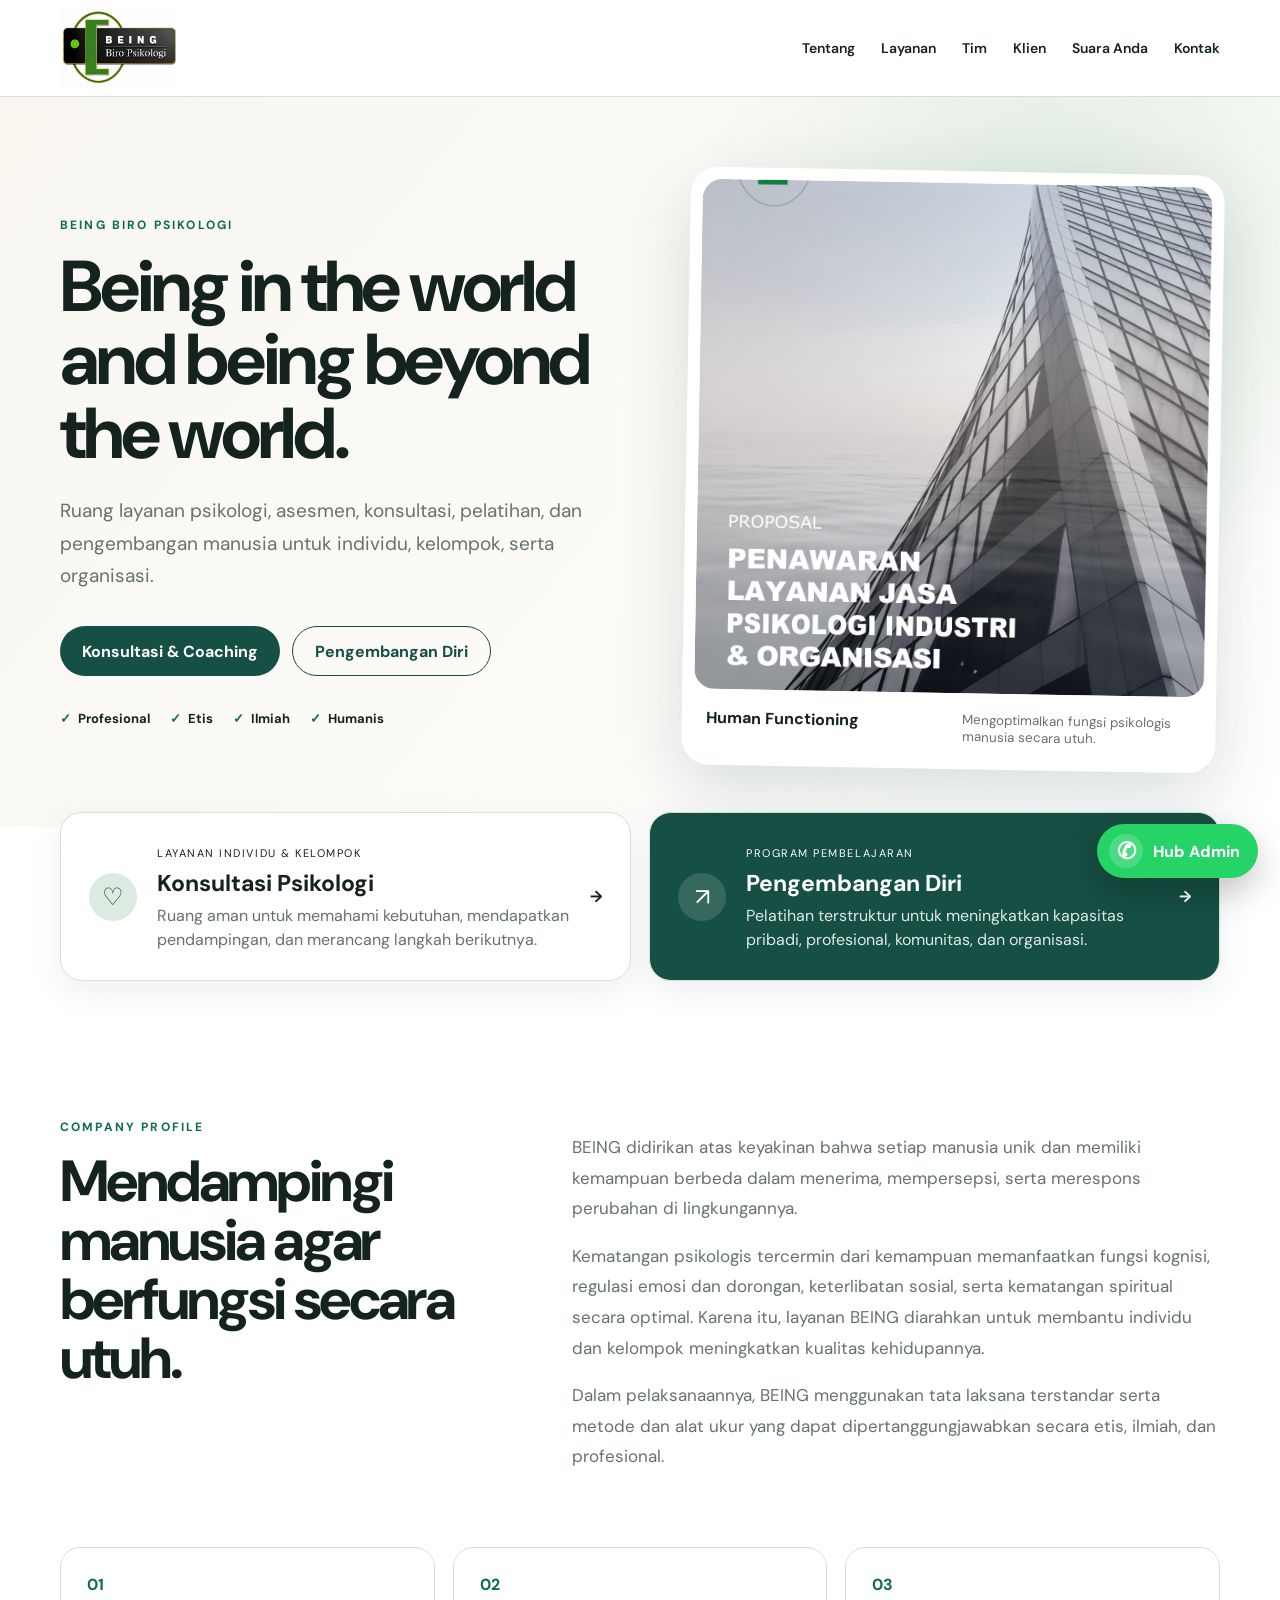
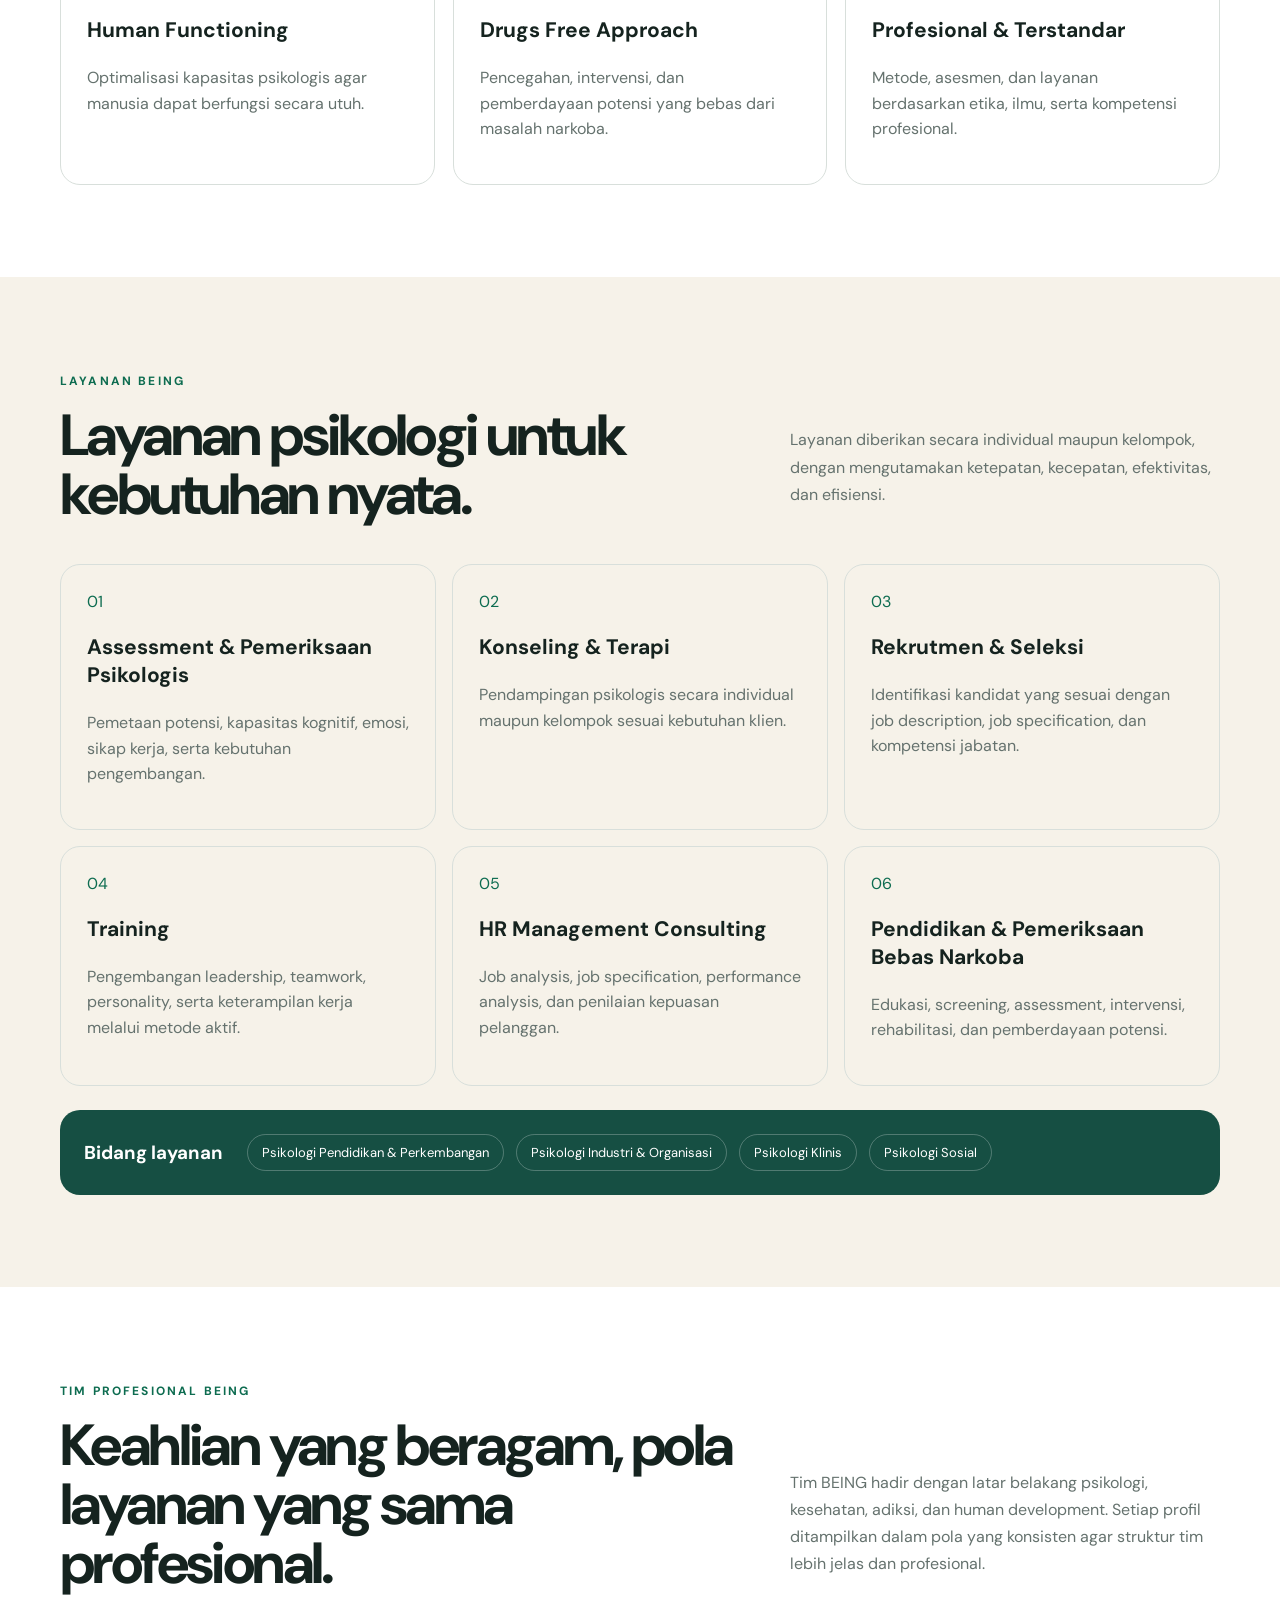
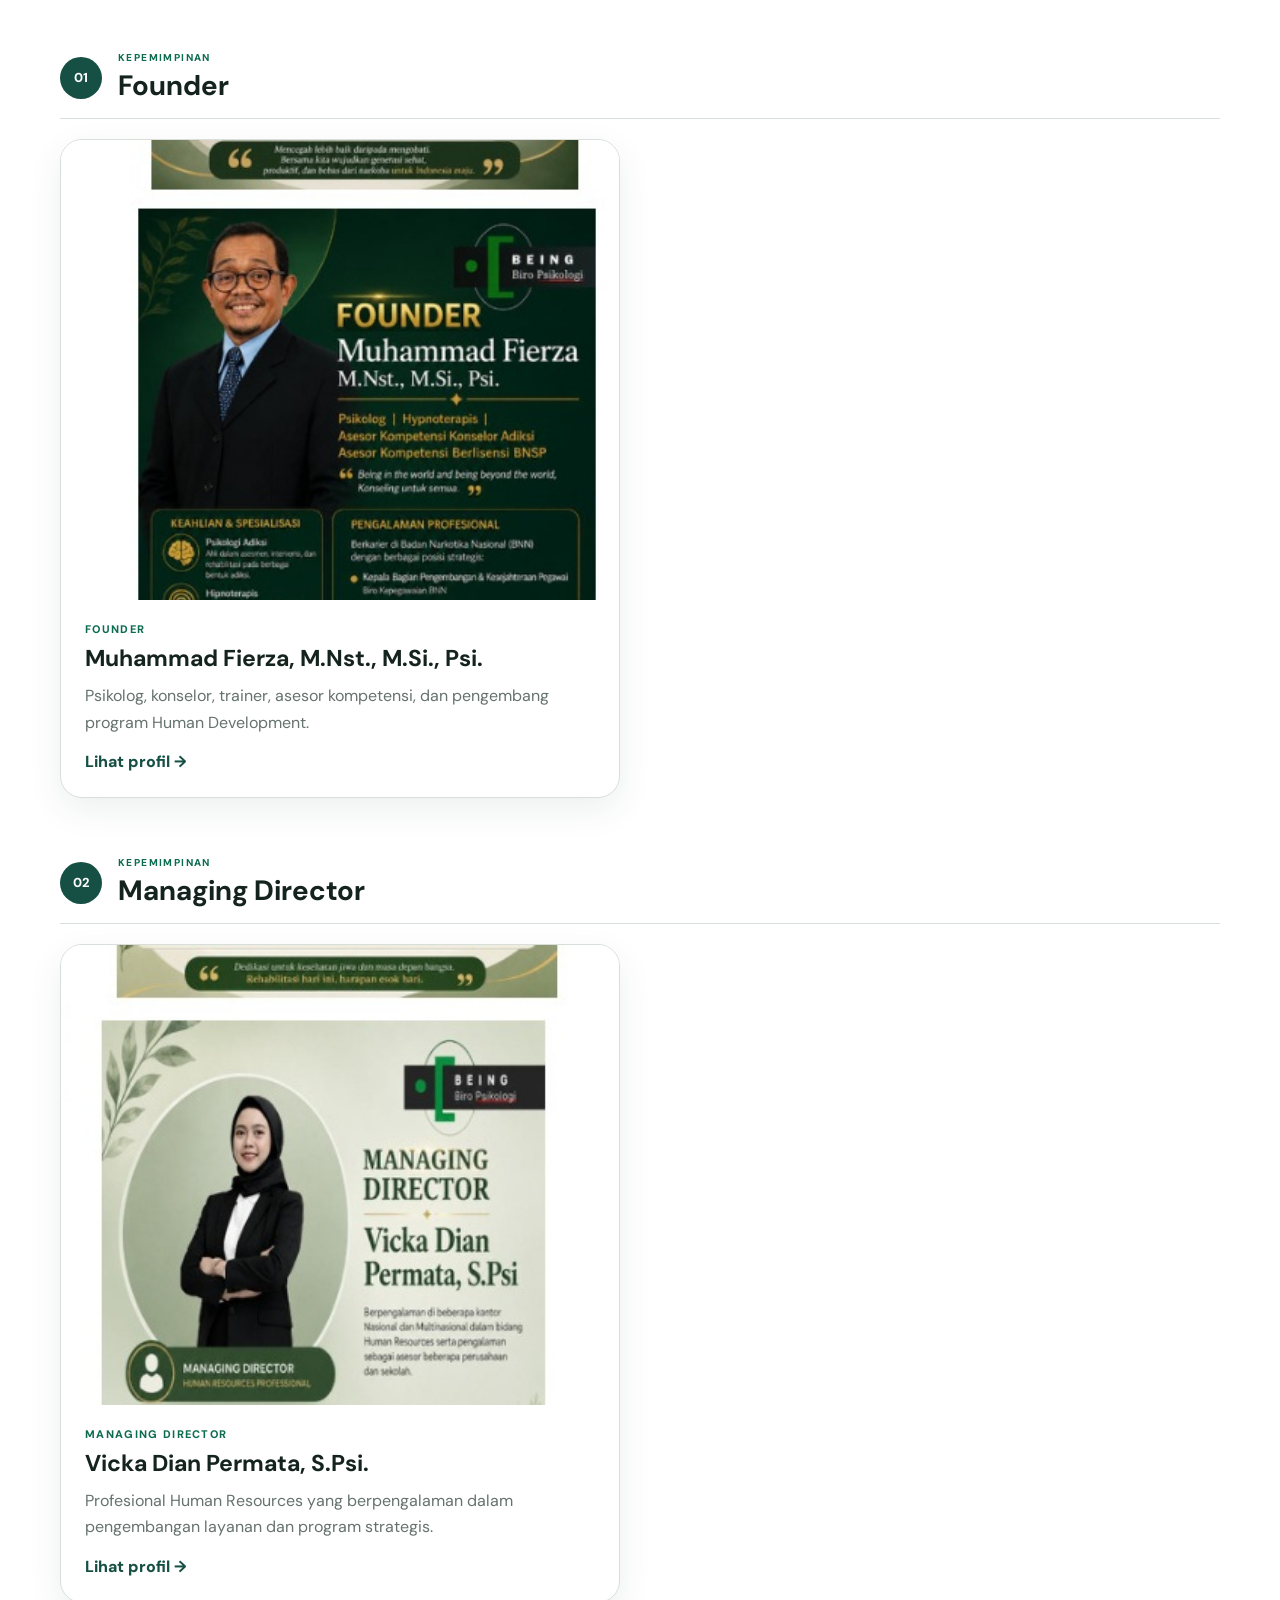
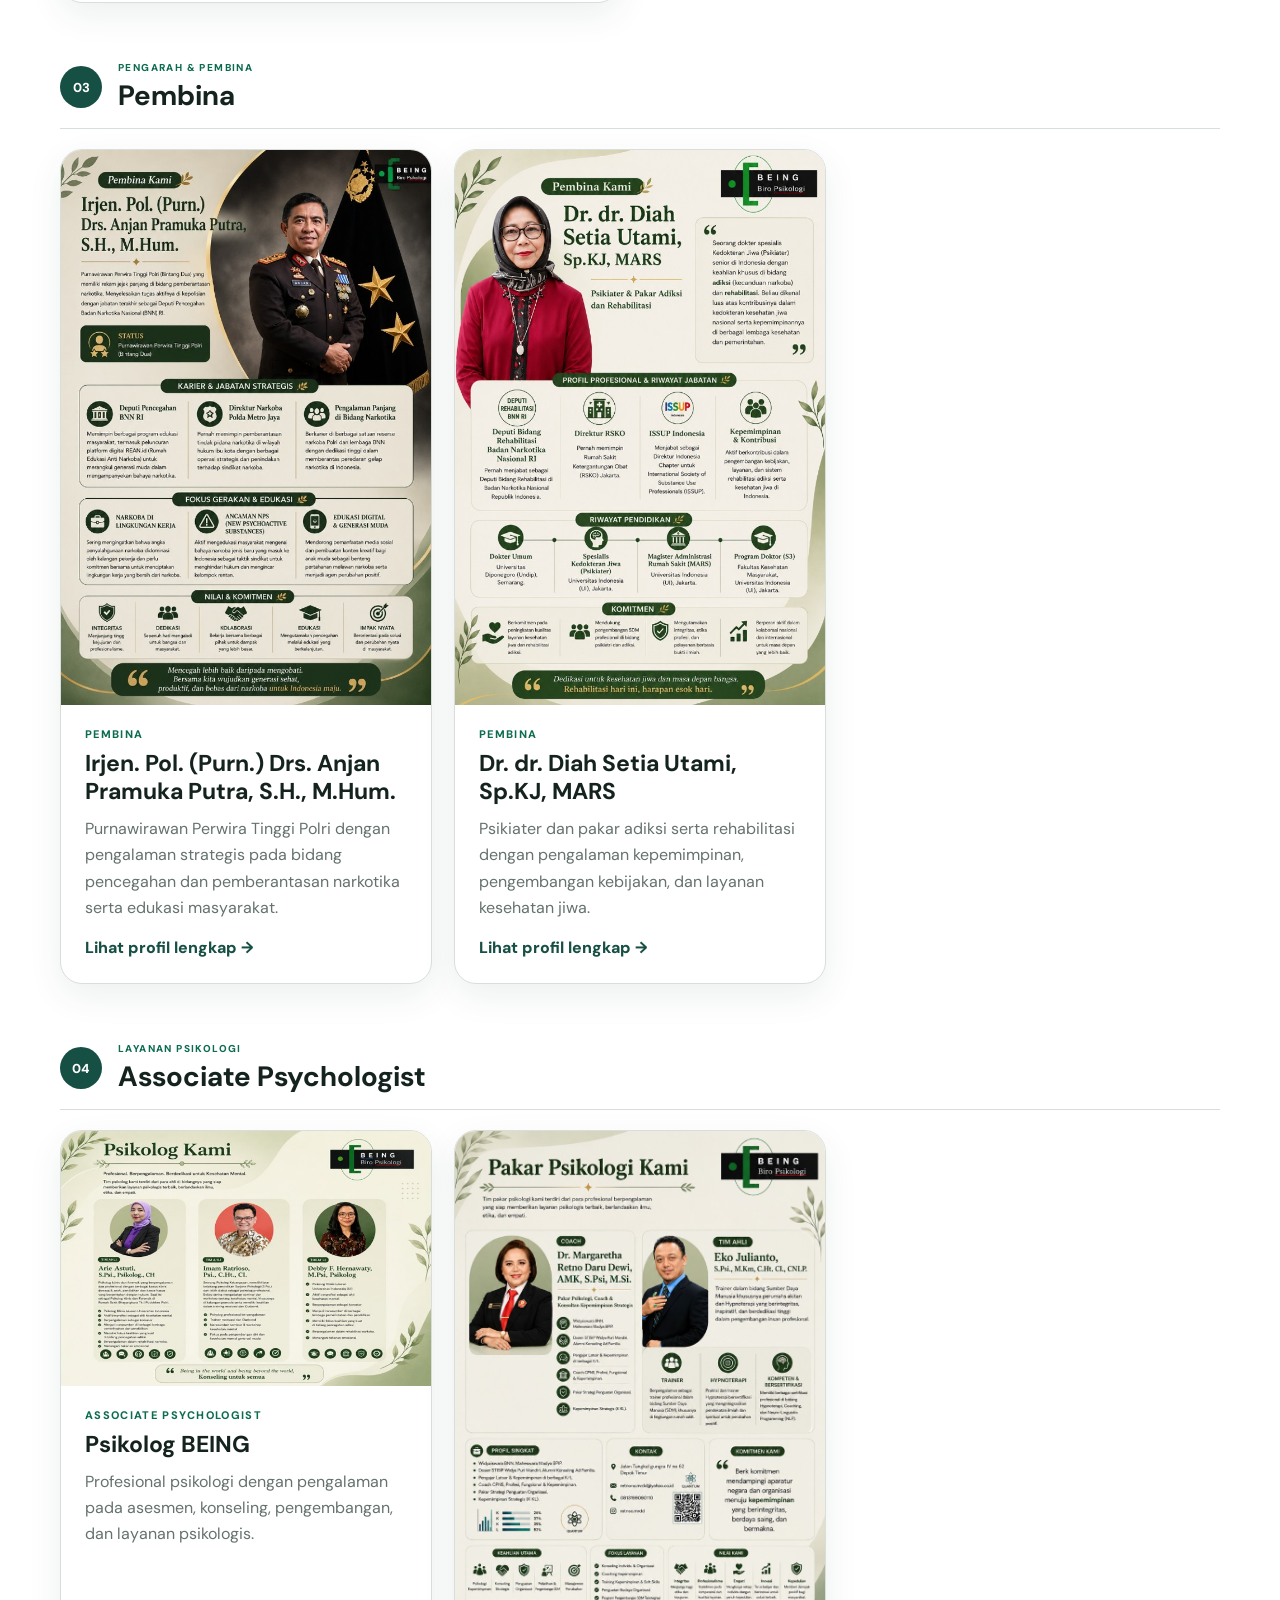
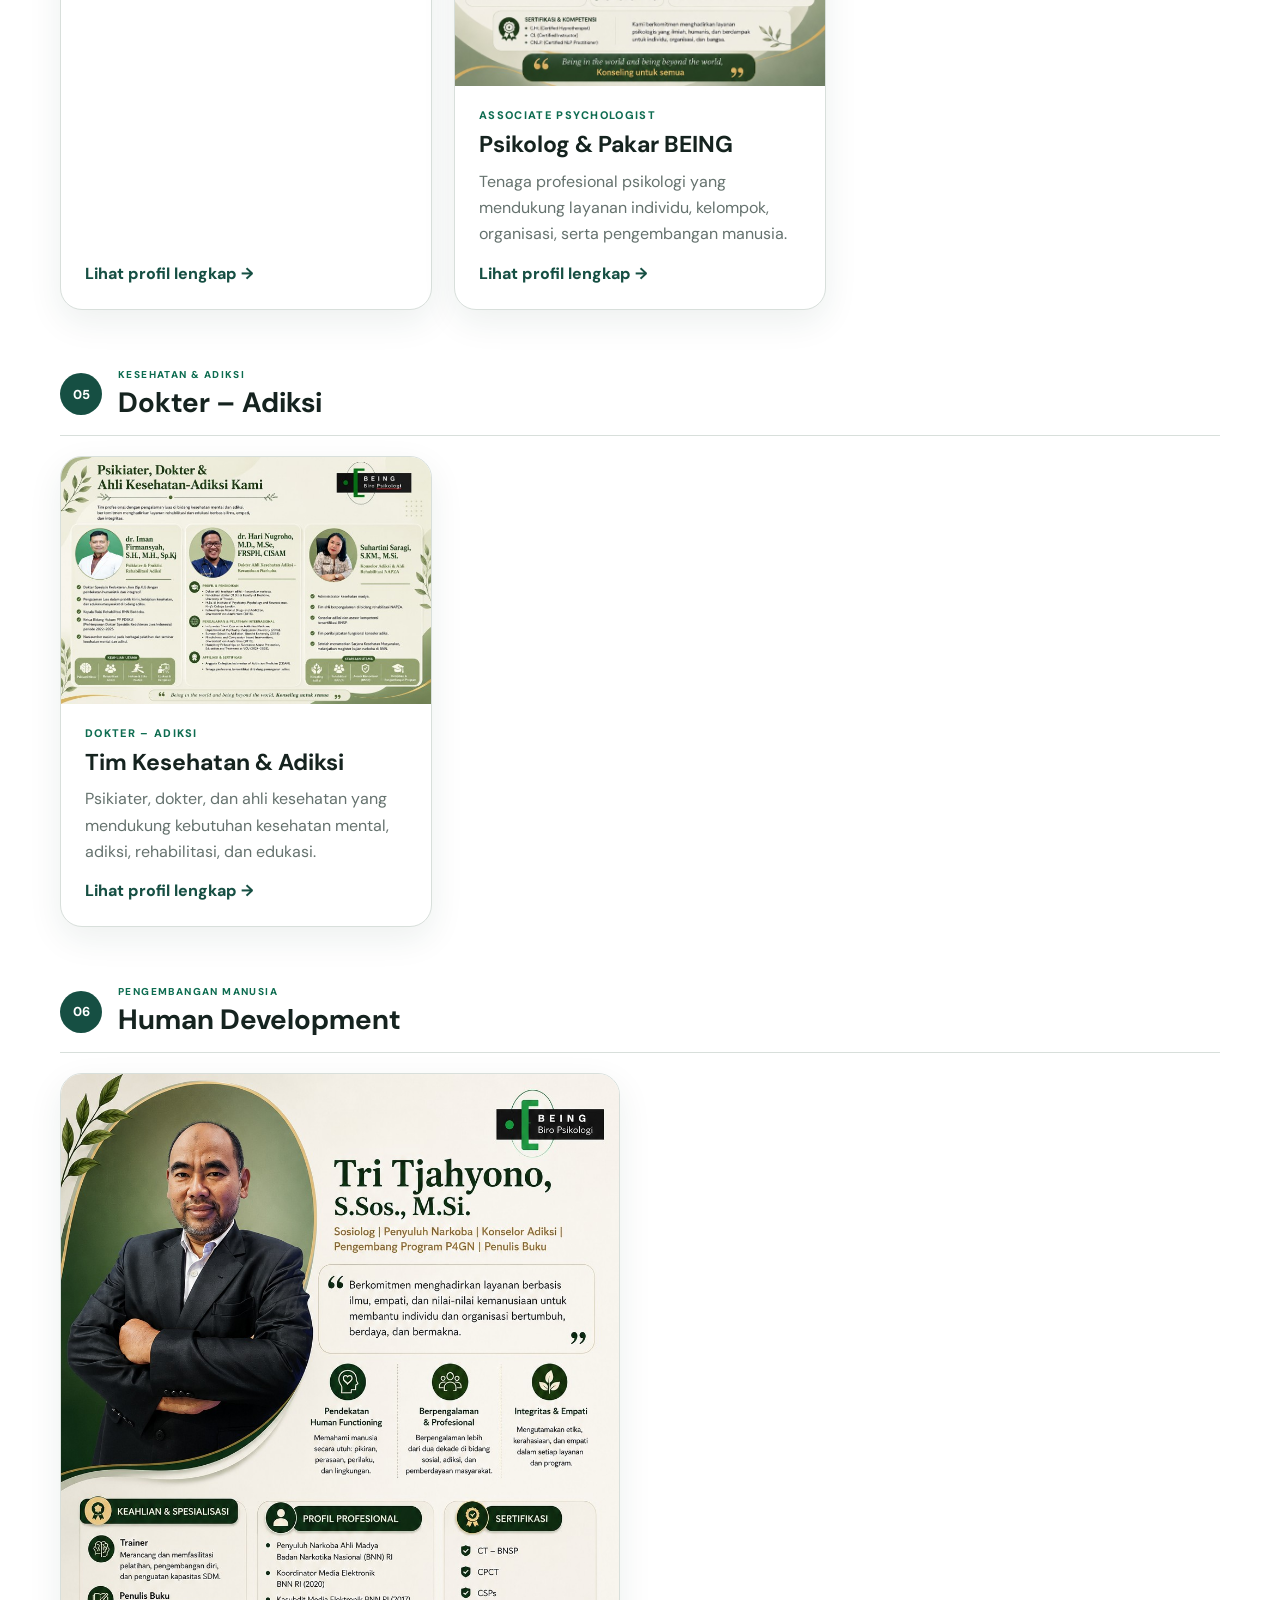
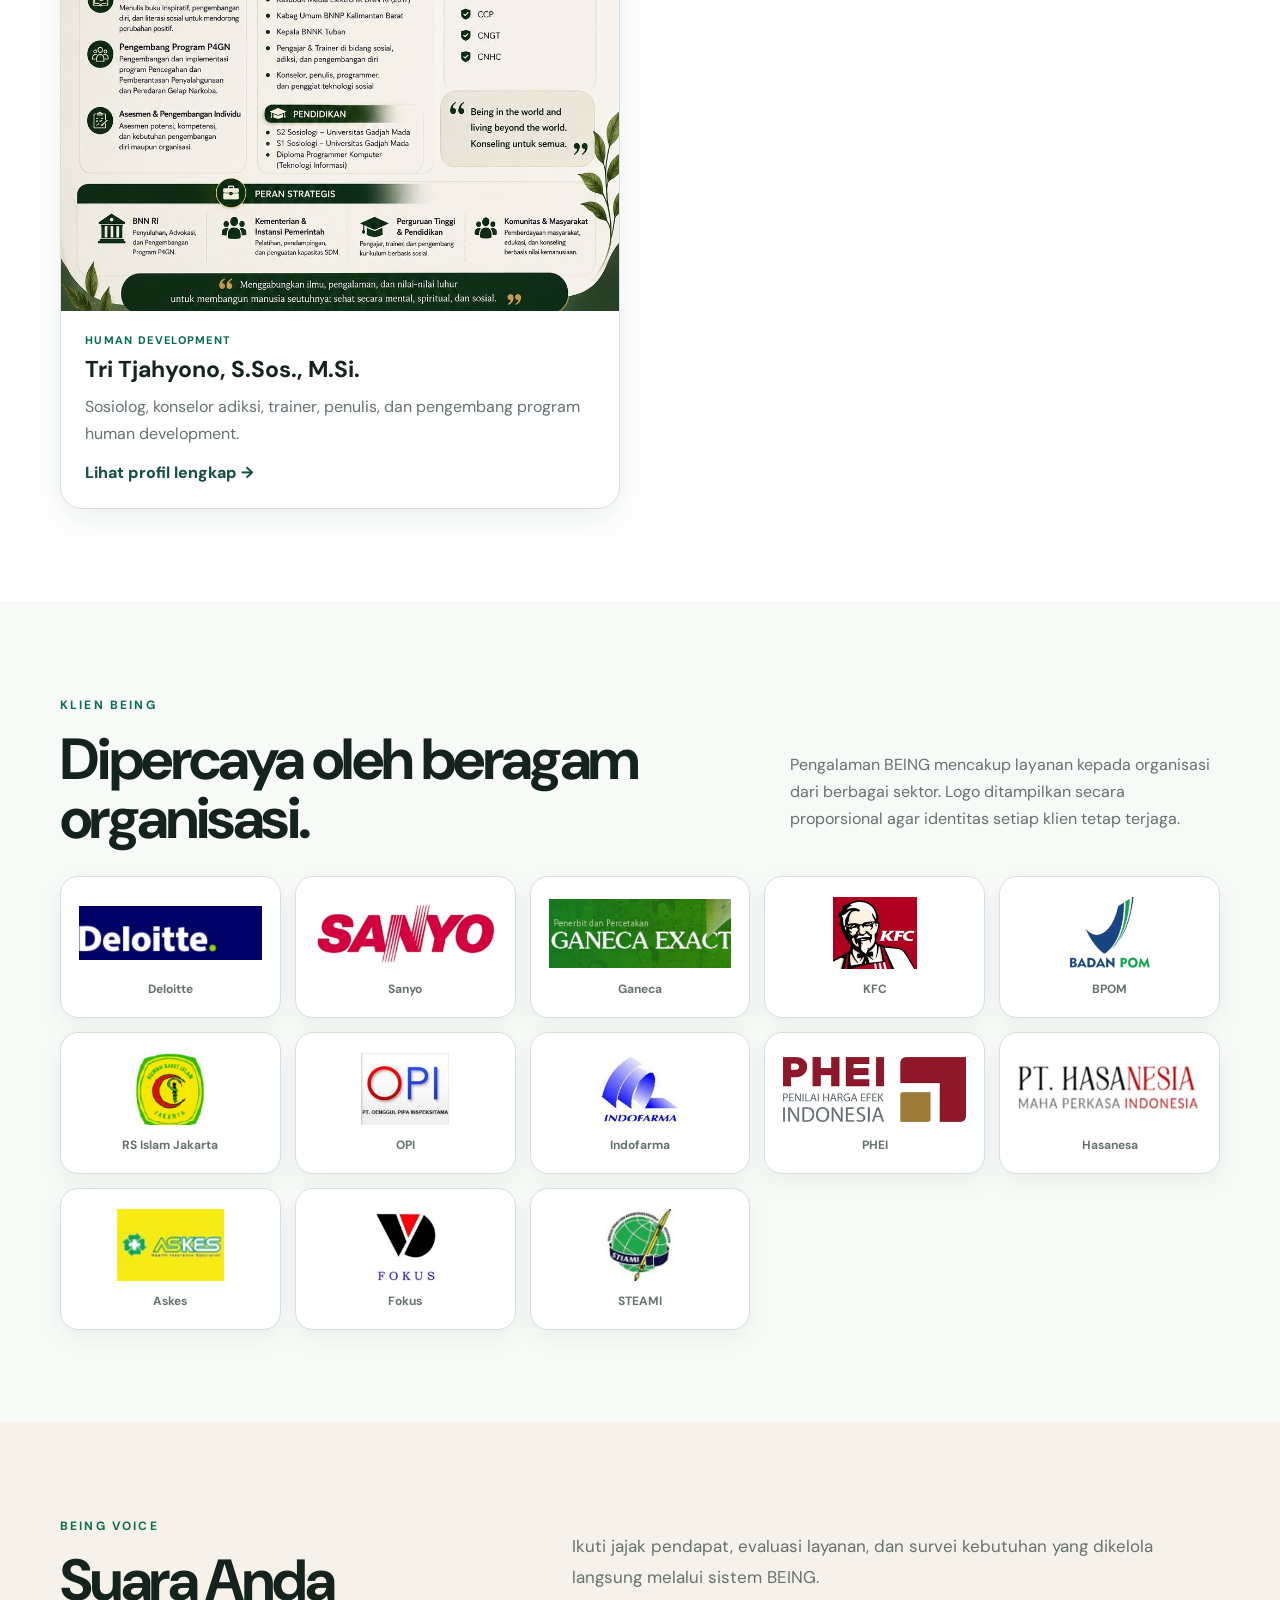
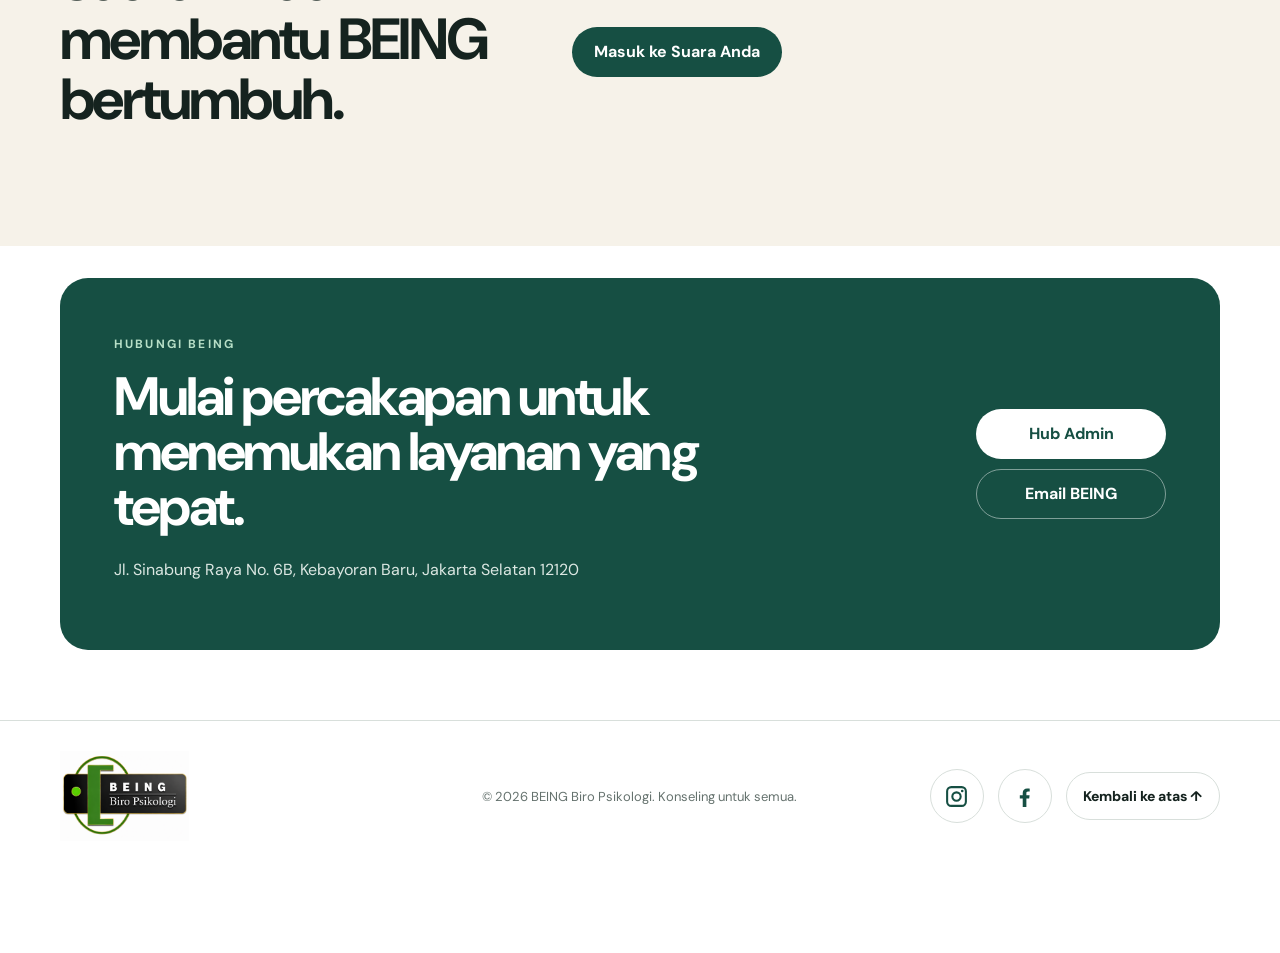
==== commit 186cbf12: "Update index.html" ====
--- a/index.html
+++ b/index.html
@@ -34,7 +34,7 @@
           <h1>Being in the world and being beyond the world.</h1>
           <p>Ruang layanan psikologi, asesmen, konsultasi, pelatihan, dan pengembangan manusia untuk individu, kelompok, serta organisasi.</p>
           <div class="actions">
-            <a class="btn primary" id="dashboardConsultation" data-config-link="CONSULTATION_URL" href="konsultasi.html">Konsultasi</a>
+            <a class="btn primary" id="dashboardConsultation" data-config-link="CONSULTATION_URL" href="konsultasi.html">Konsultasi & Coaching</a>
             <a class="btn secondary" id="dashboardHds" data-config-link="LMS_URL" href="human-development-series.html">Pengembangan Diri</a>
           </div>
           <div class="trust">
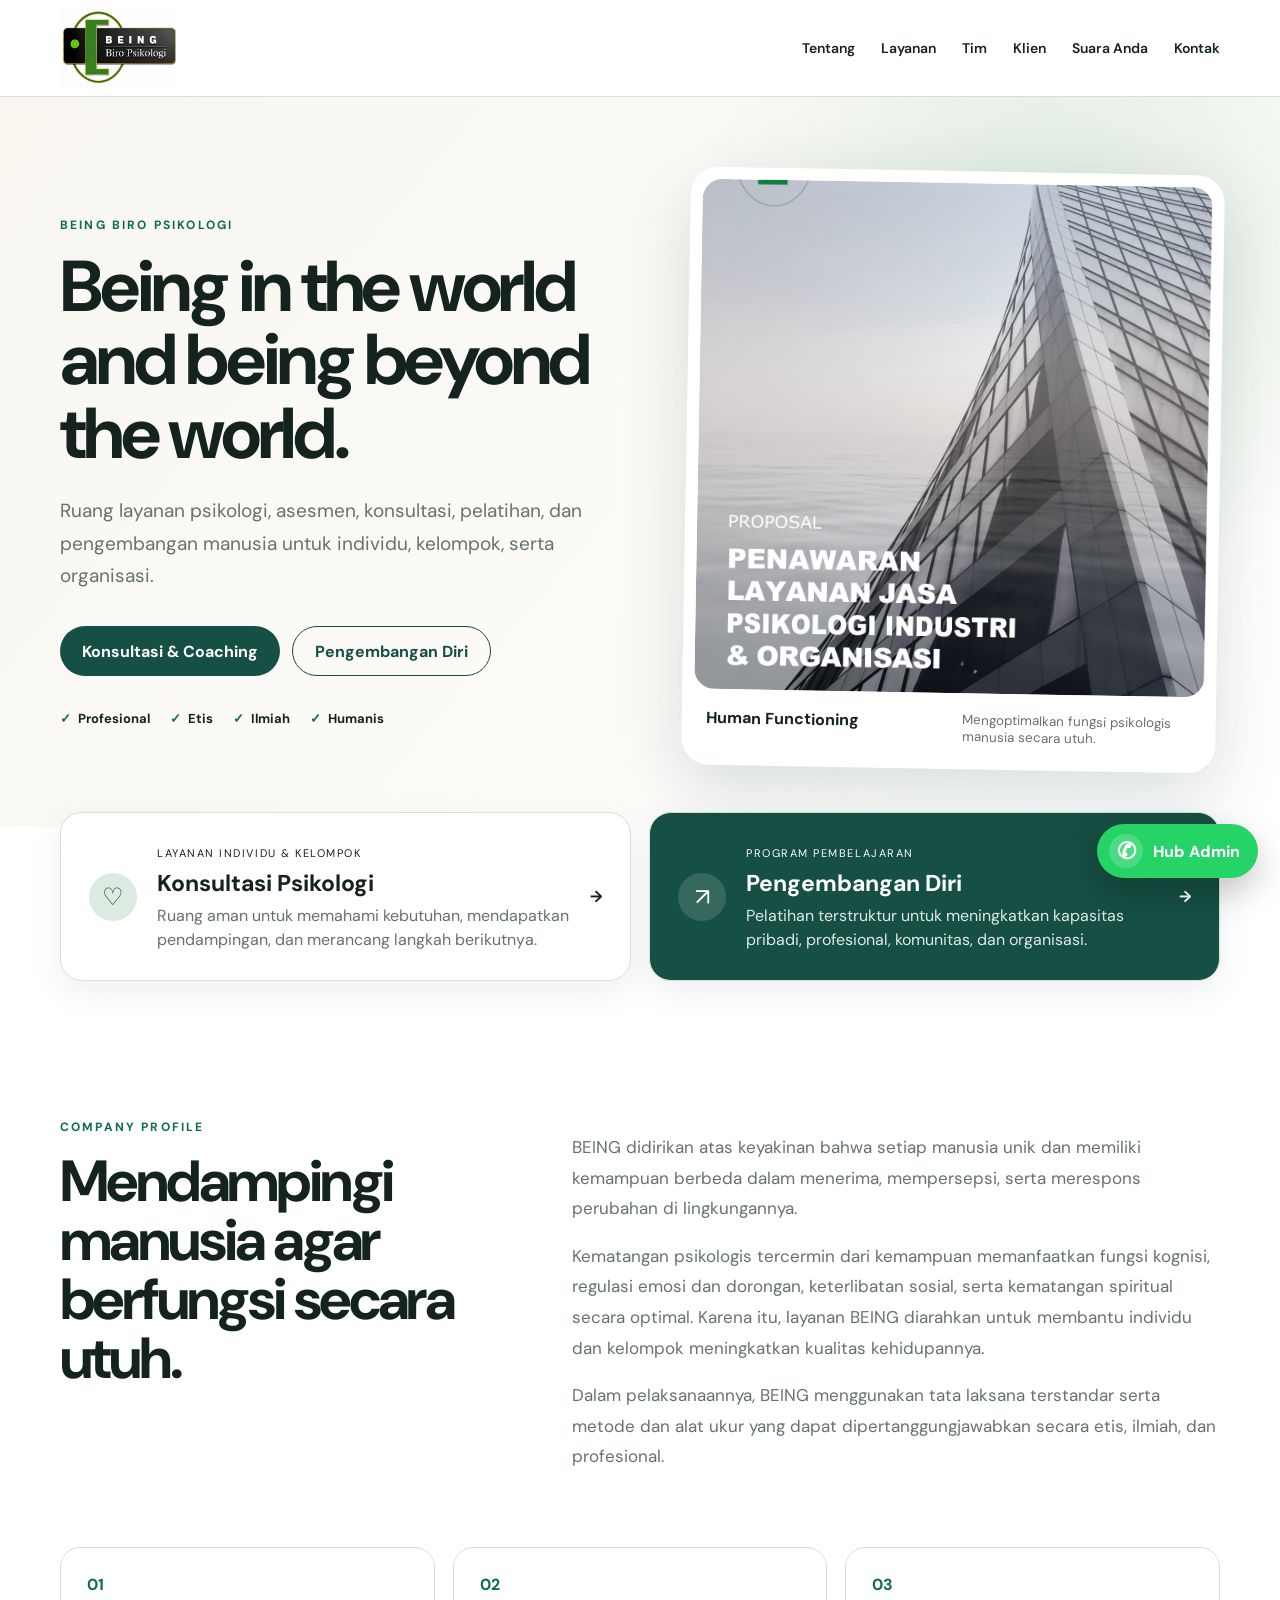
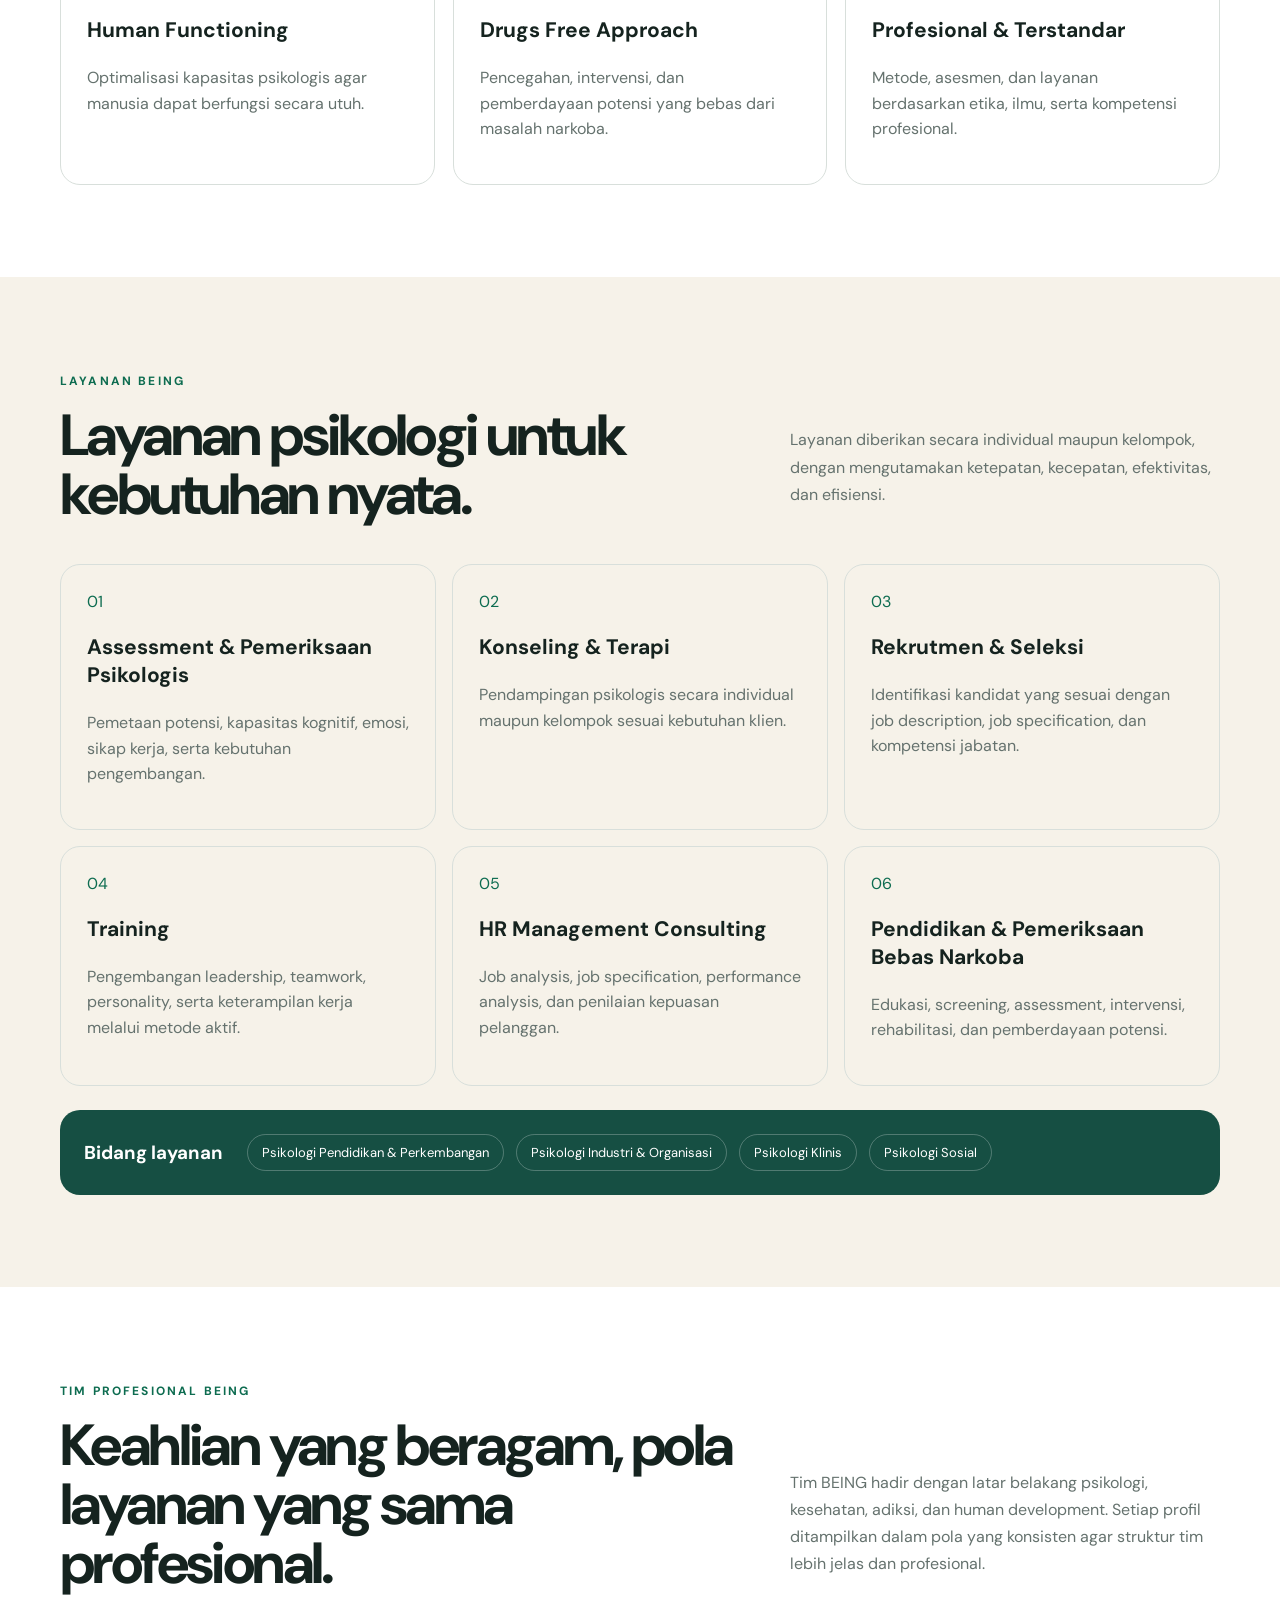
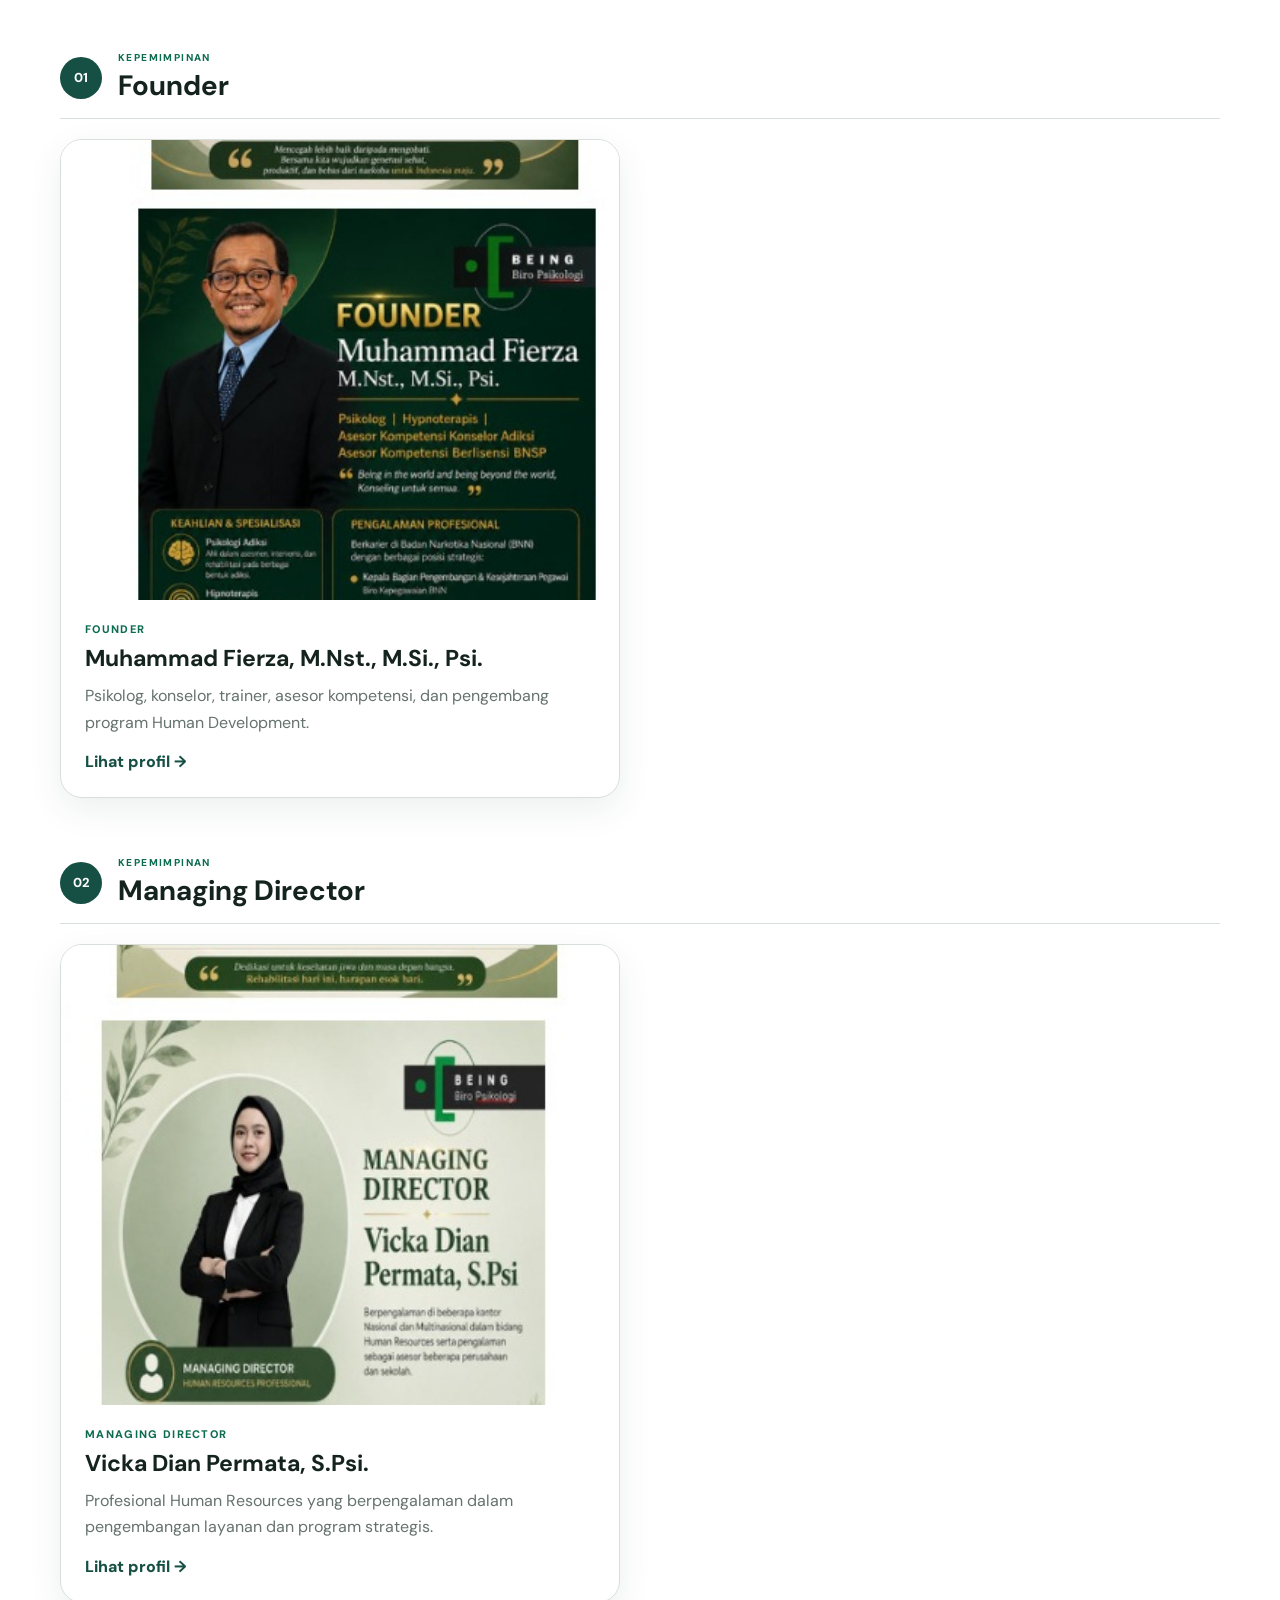
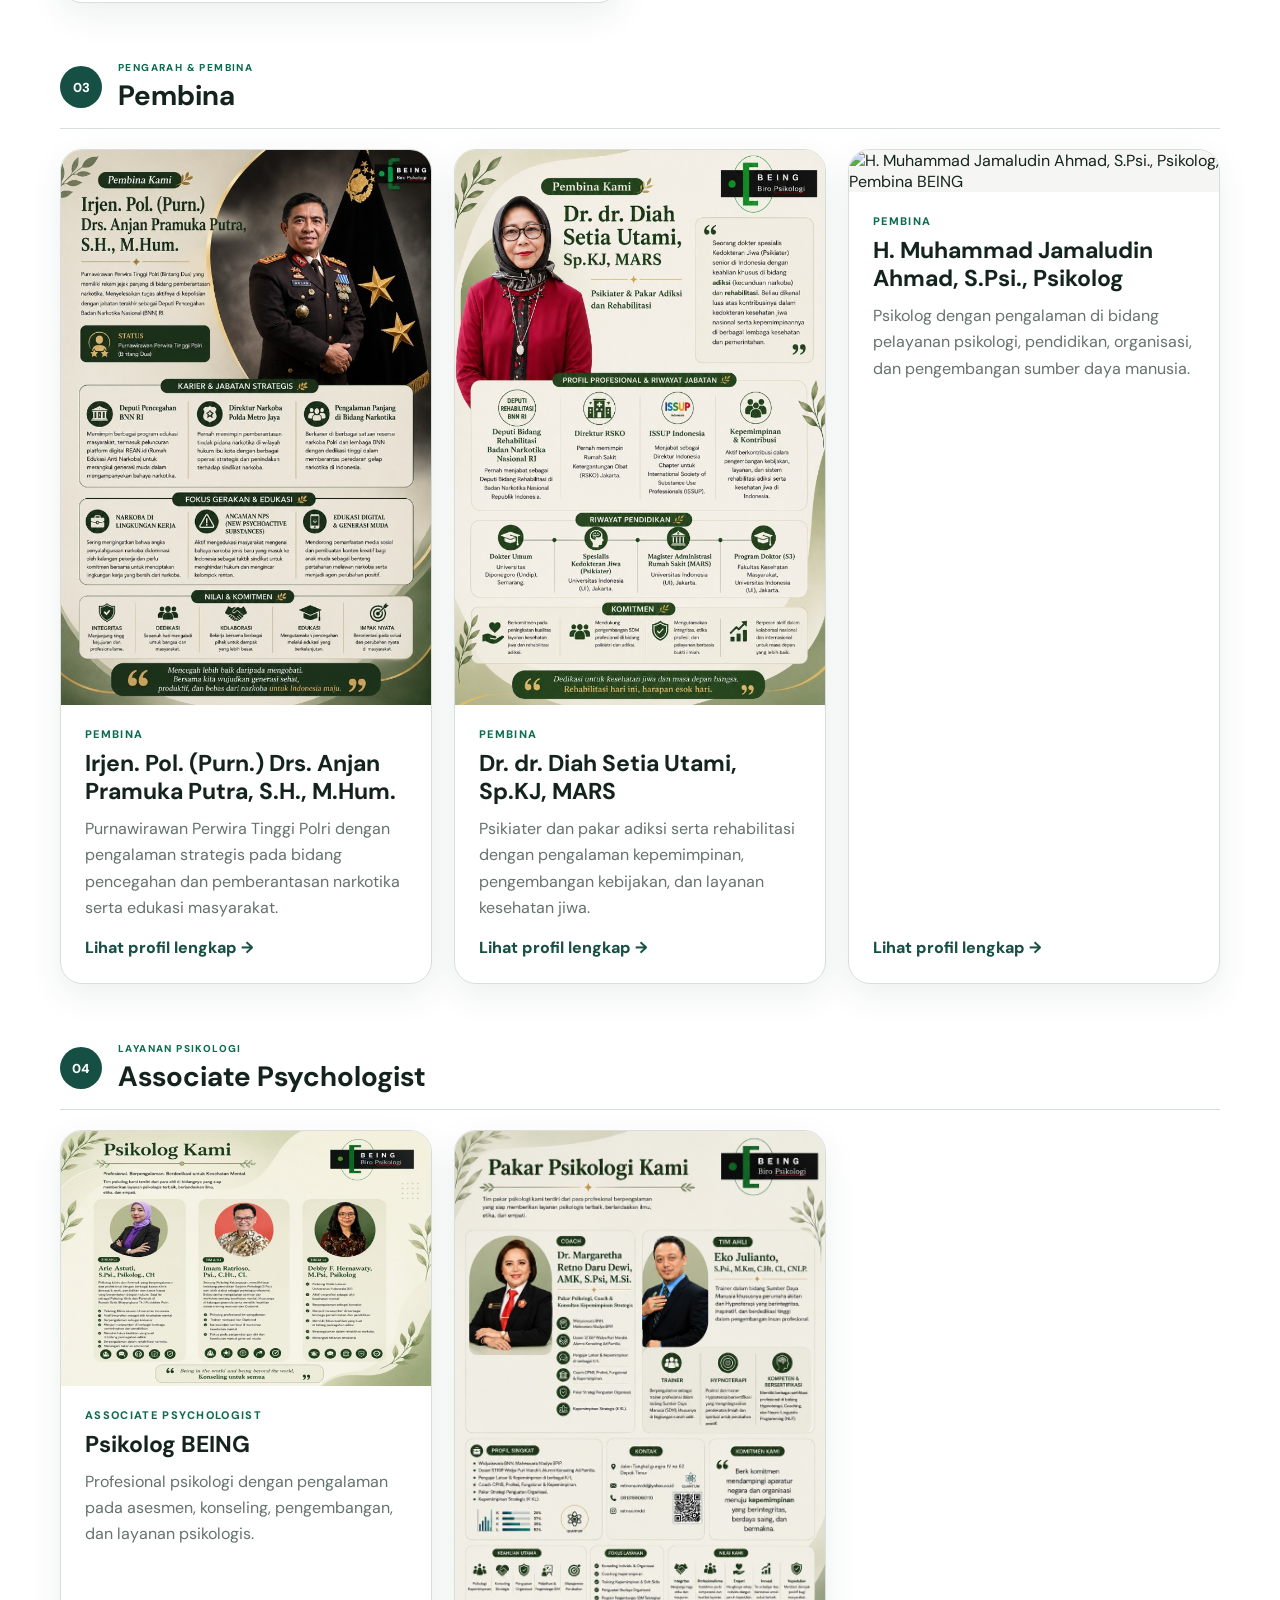
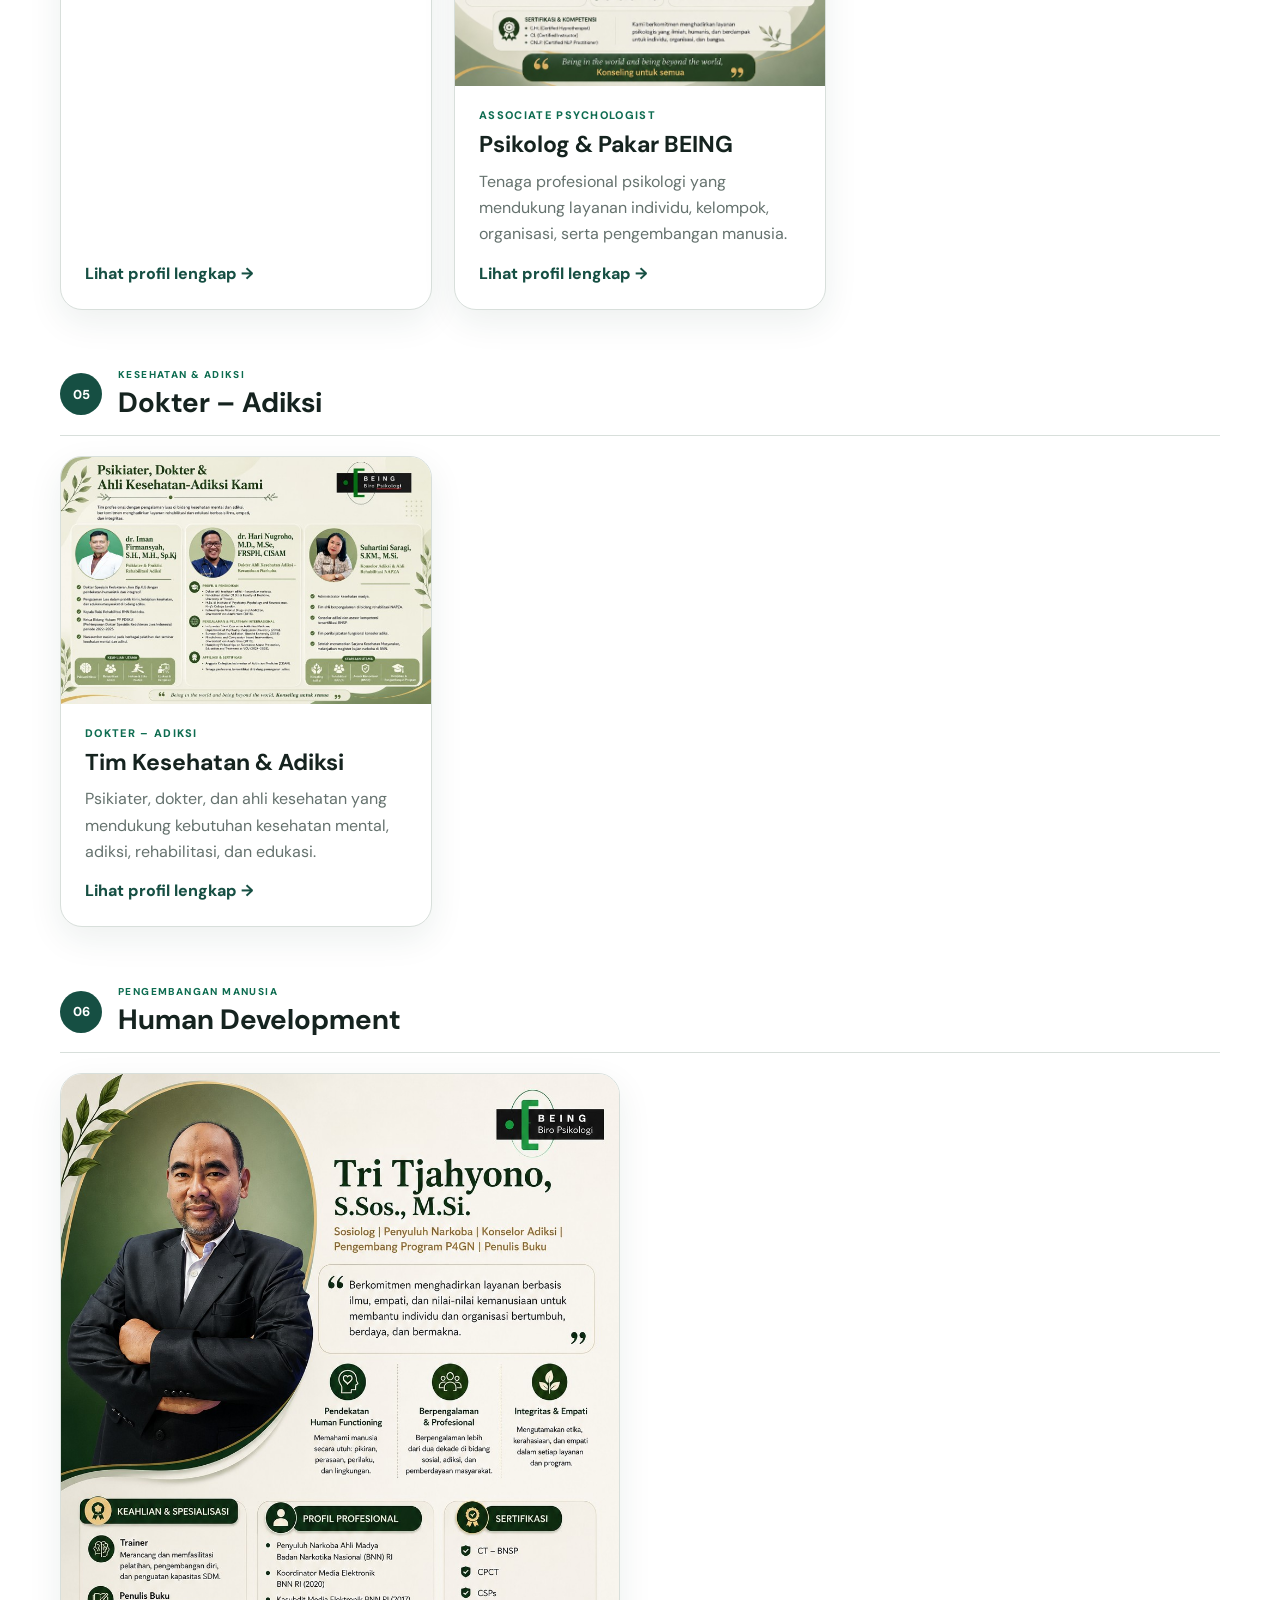
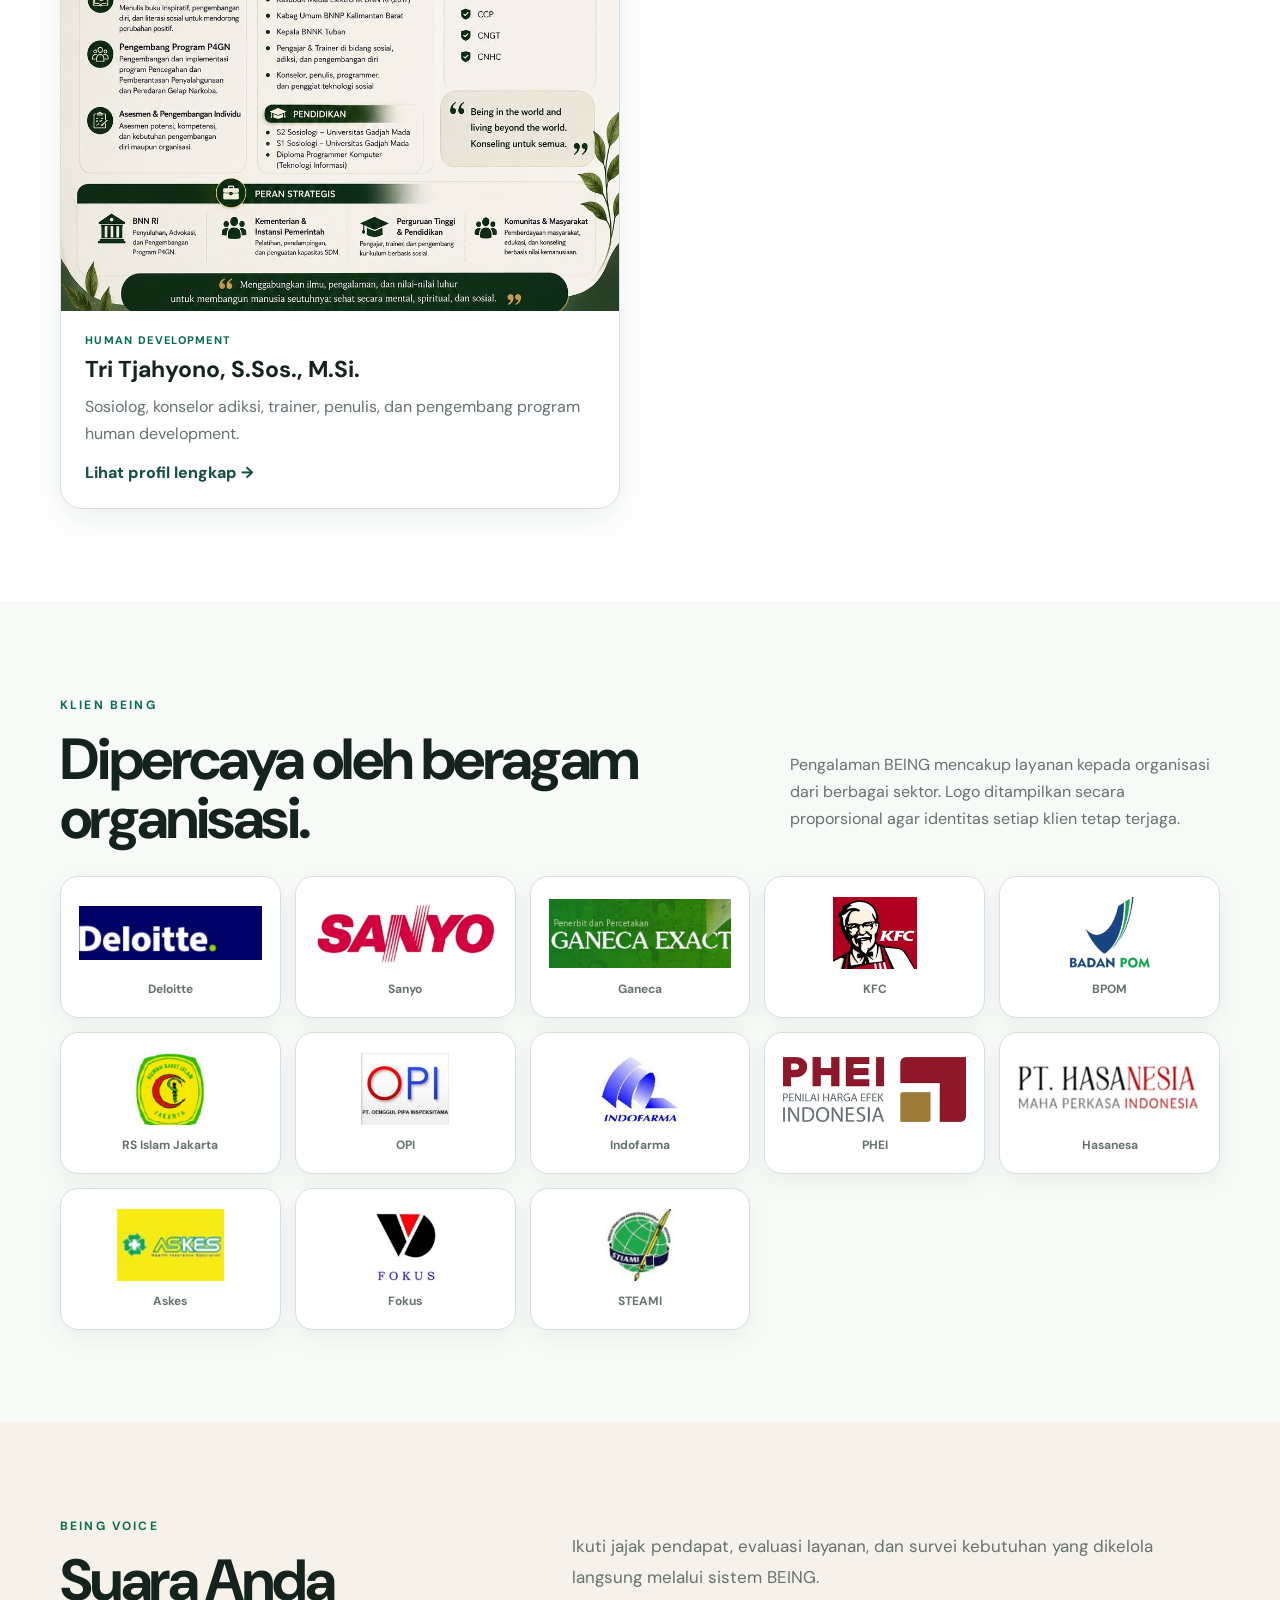
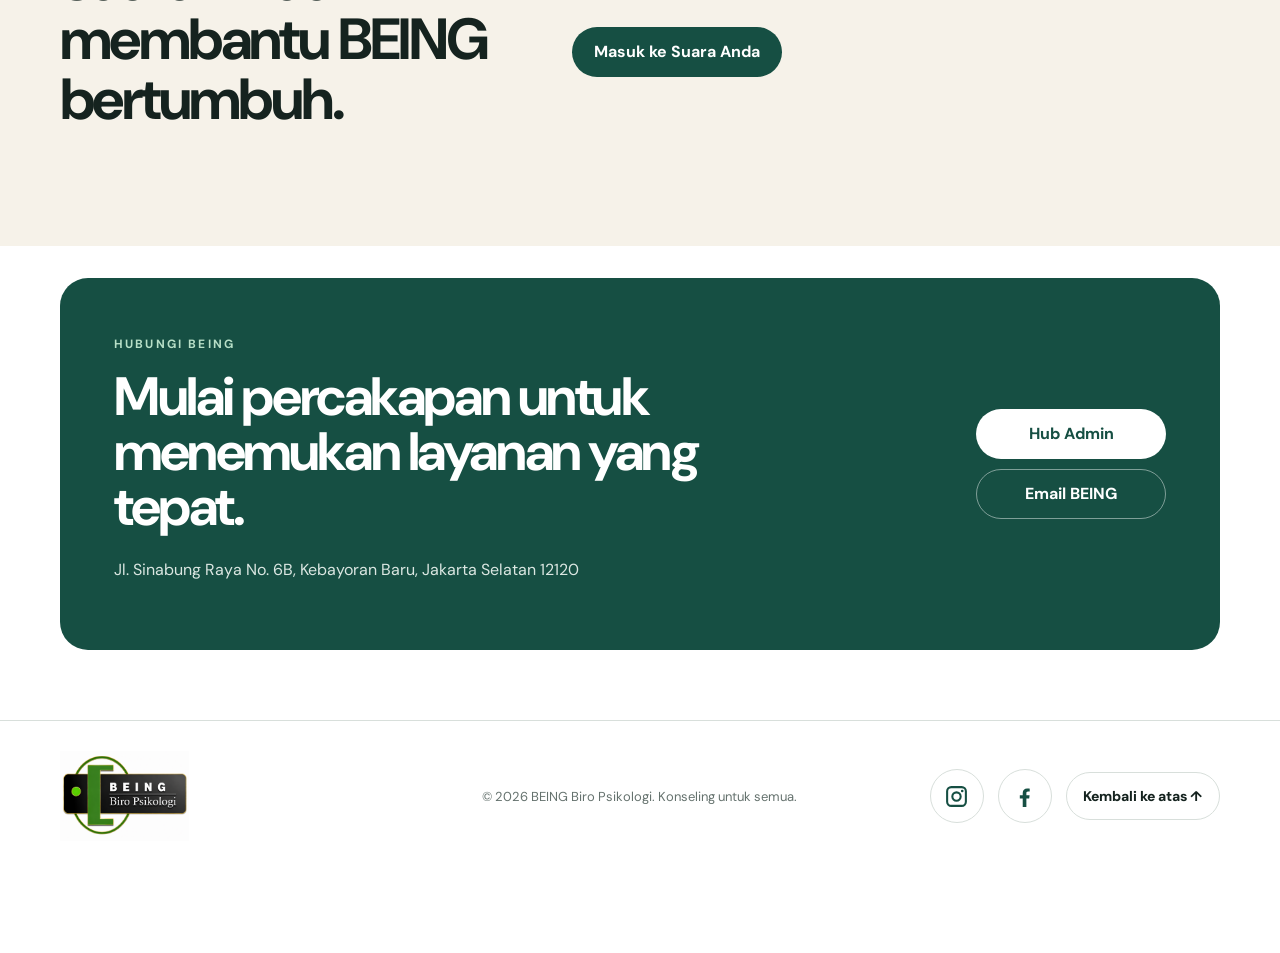
==== commit 33036bd6: "Update index.html" ====
--- a/index.html
+++ b/index.html
@@ -34,7 +34,7 @@
           <h1>Being in the world and being beyond the world.</h1>
           <p>Ruang layanan psikologi, asesmen, konsultasi, pelatihan, dan pengembangan manusia untuk individu, kelompok, serta organisasi.</p>
           <div class="actions">
-            <a class="btn primary" id="dashboardConsultation" data-config-link="CONSULTATION_URL" href="konsultasi.html">Konsultasi & Coaching</a>
+            <a class="btn primary" id="dashboardConsultation" href="https://coaching.beingpsikologi.com/">Konsultasi & Coaching</a>
             <a class="btn secondary" id="dashboardHds" data-config-link="LMS_URL" href="human-development-series.html">Pengembangan Diri</a>
           </div>
           <div class="trust">
@@ -53,7 +53,7 @@
 
     <section class="quick-access">
       <div class="container access-grid">
-        <a data-config-link="CONSULTATION_URL" href="konsultasi.html" class="access-card">
+        <a href="https://coaching.beingpsikologi.com/" class="access-card">
           <span class="icon">♡</span>
           <div><small>LAYANAN INDIVIDU & KELOMPOK</small><h3>Konsultasi Psikologi</h3><p>Ruang aman untuk memahami kebutuhan, mendapatkan pendampingan, dan merancang langkah berikutnya.</p></div>
           <b>→</b>
@@ -146,6 +146,10 @@
             <article class="team-profile-card profile-poster-card">
               <a href="assets/team/pembina-diah.jpg" target="_blank" rel="noopener"><img src="assets/team/pembina-diah.jpg" alt="Dr. dr. Diah Setia Utami, Sp.KJ, MARS, Pembina BEING"></a>
               <div class="team-card-copy"><small>PEMBINA</small><h3>Dr. dr. Diah Setia Utami, Sp.KJ, MARS</h3><p>Psikiater dan pakar adiksi serta rehabilitasi dengan pengalaman kepemimpinan, pengembangan kebijakan, dan layanan kesehatan jiwa.</p><a class="team-profile-link" href="assets/team/pembina-diah.jpg" target="_blank" rel="noopener">Lihat profil lengkap →</a></div>
+            </article>
+            <article class="team-profile-card profile-poster-card">
+              <a href="assets/team/pembina-jamaludin.jpg" target="_blank" rel="noopener"><img src="assets/team/pembina-jamaludin.jpg" alt="H. Muhammad Jamaludin Ahmad, S.Psi., Psikolog, Pembina BEING"></a>
+              <div class="team-card-copy"><small>PEMBINA</small><h3>H. Muhammad Jamaludin Ahmad, S.Psi., Psikolog</h3><p>Psikolog dengan pengalaman di bidang pelayanan psikologi, pendidikan, organisasi, dan pengembangan sumber daya manusia.</p><a class="team-profile-link" href="assets/team/pembina-jamaludin.jpg" target="_blank" rel="noopener">Lihat profil lengkap →</a></div>
             </article>
           </div>
         </div>
